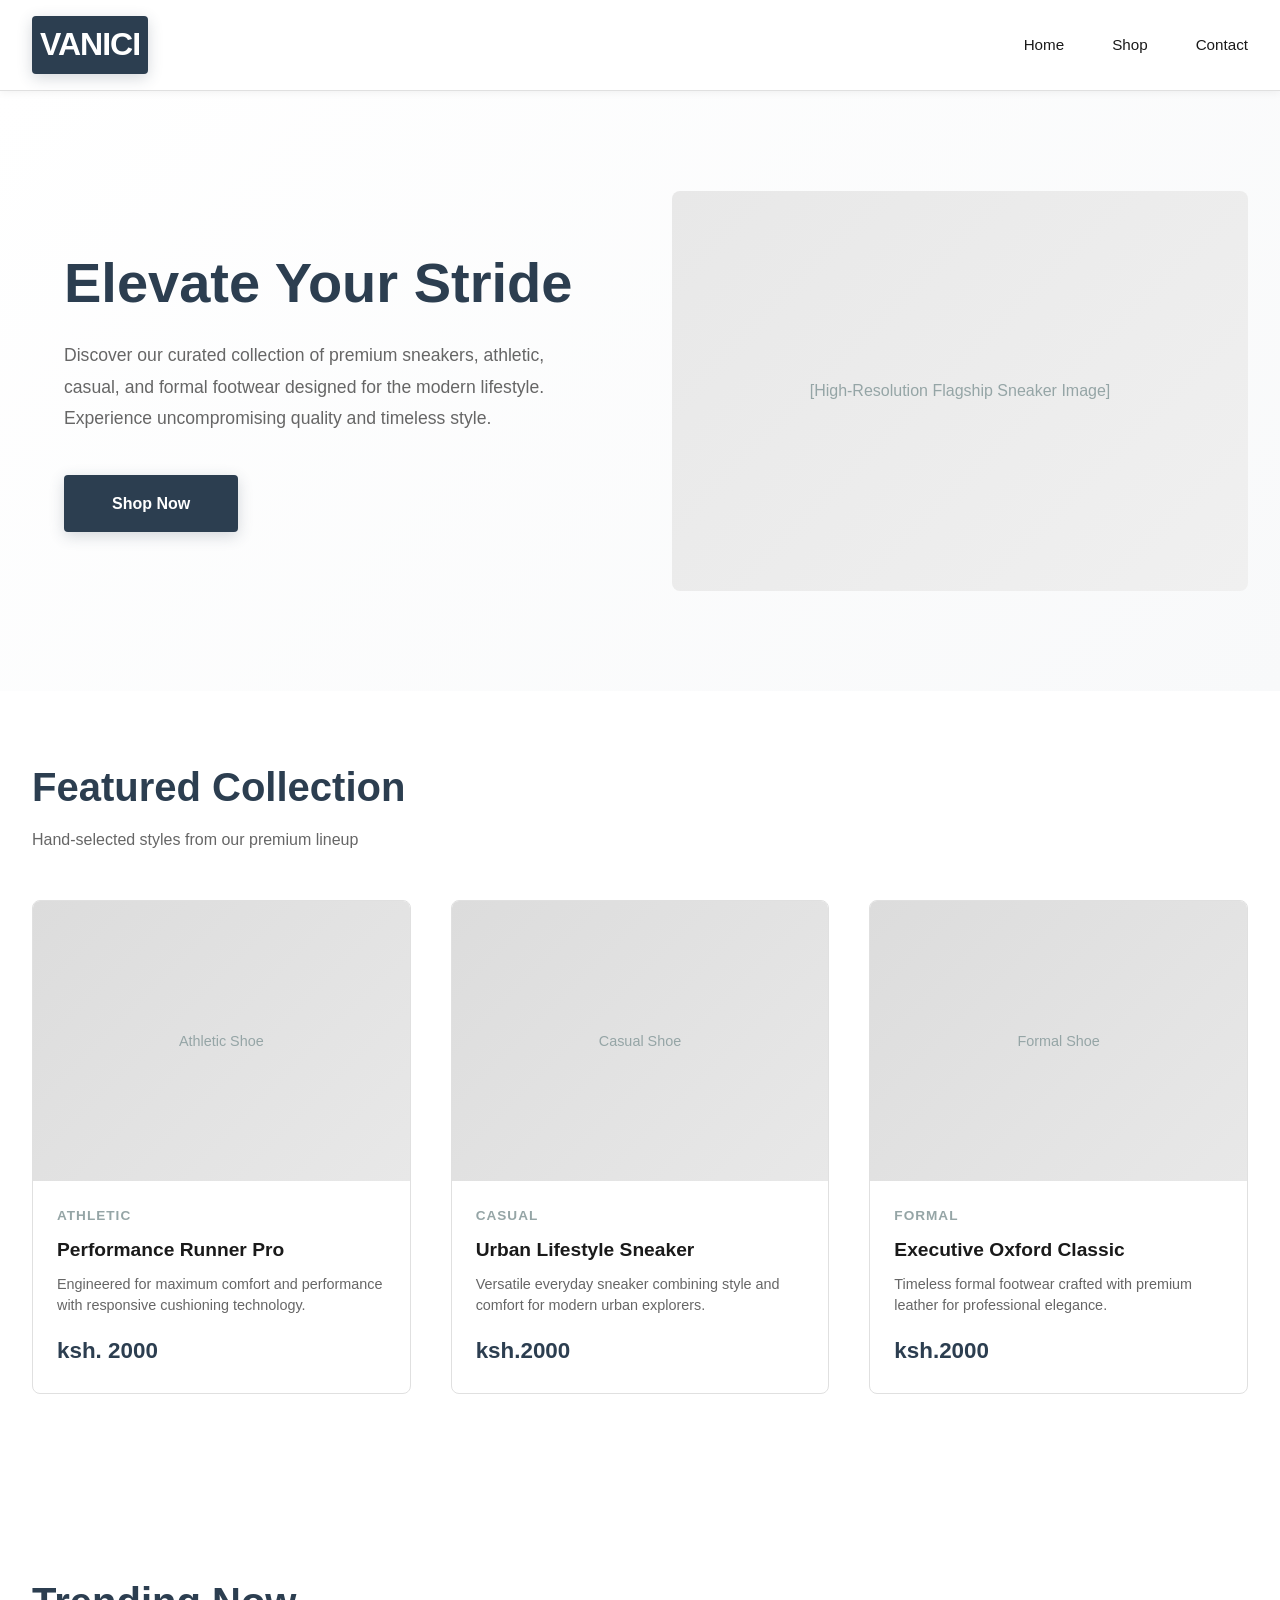
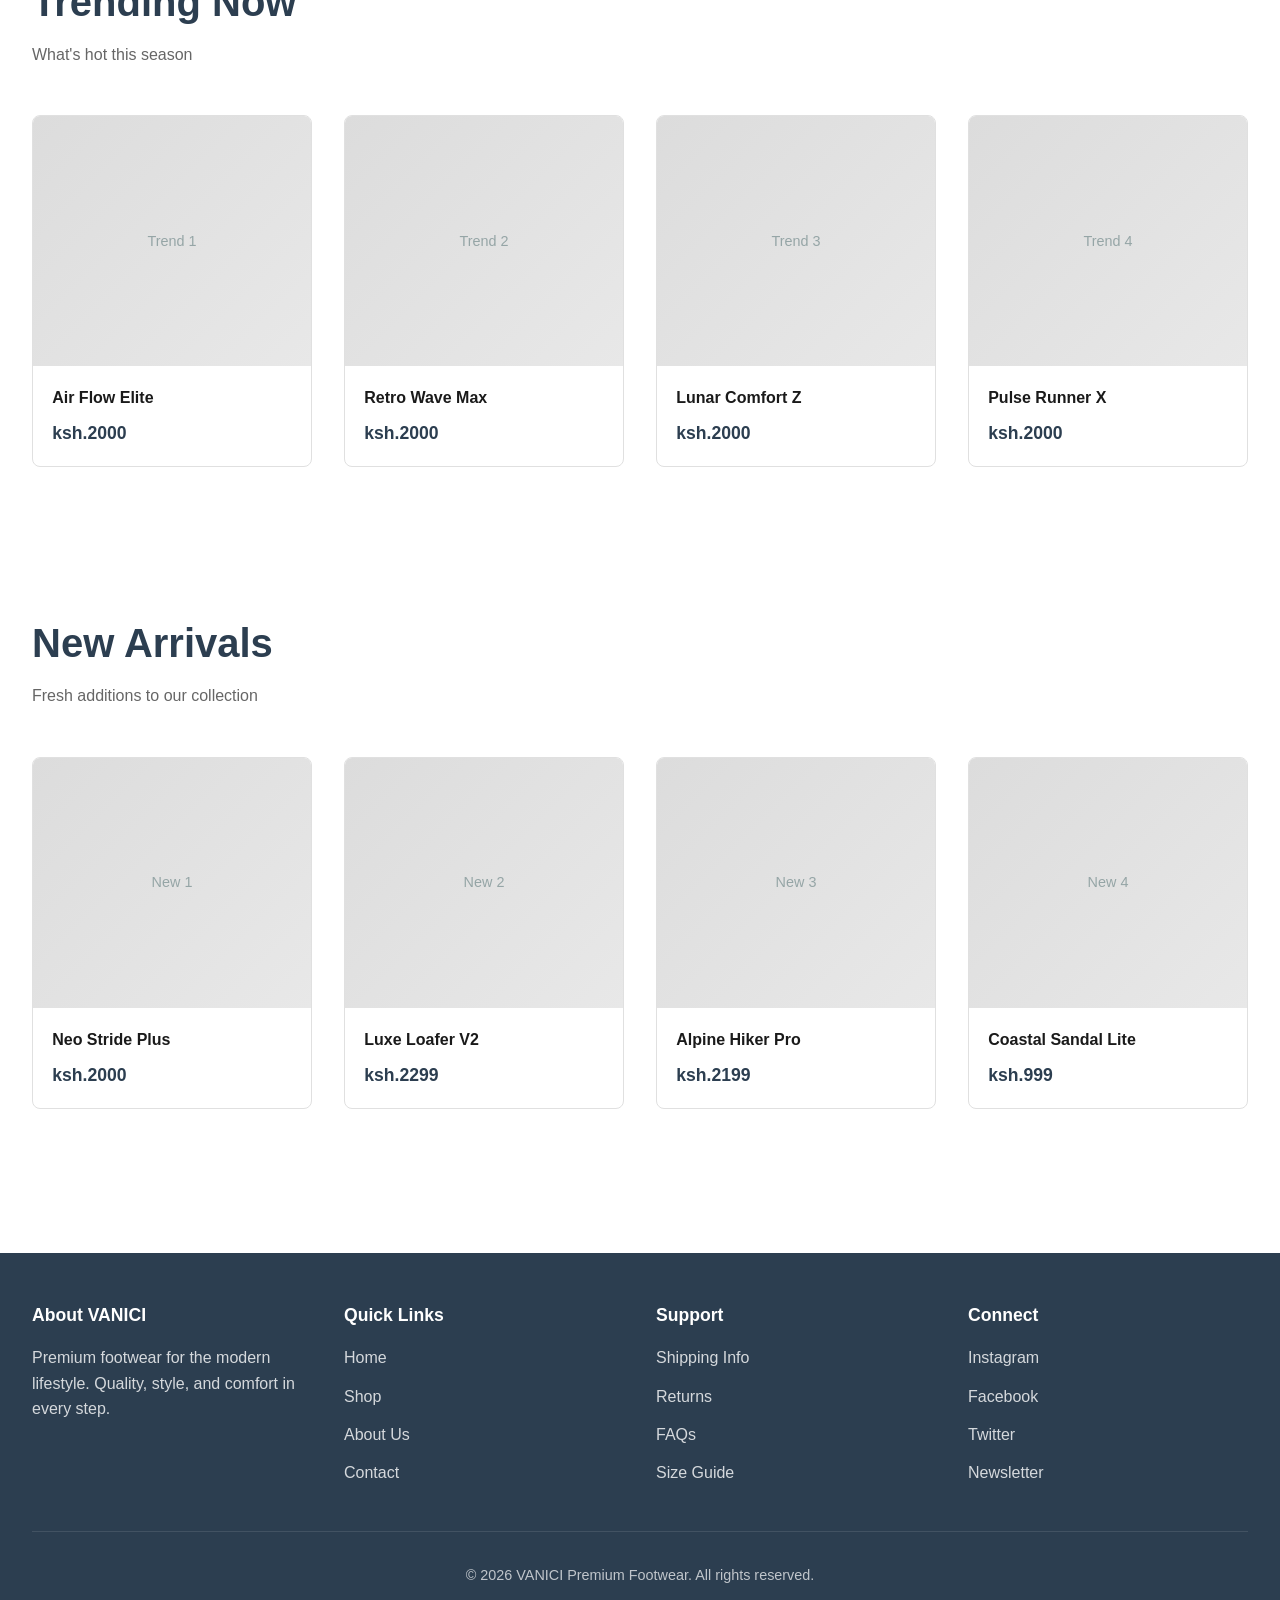
==== index.html @ 13762356 "Add files via upload" ====
<!DOCTYPE html>
<html lang="en">

<head>
    <meta charset="UTF-8">
    <meta name="viewport" content="width=device-width, initial-scale=1.0">
    <title>Premium Footwear - Luxury Shoe Vendor</title>
    <link rel="stylesheet" href="styles.css">
</head>

<body>
    <!-- Header & Navigation -->
    <header>
        <div class="header-content">
            <a href="home.html" class="logo">VANICI</a>
            <nav>
                <ul>
                    <li><a href="home.html">Home</a></li>
                    <li><a href="#products">Shop</a></li>
                    <li><a href="contact.html">Contact</a></li>
                </ul>
            </nav>
        </div>
    </header>

    <!-- Hero Section -->
    <section class="hero">
        <div class="hero-content">
            <div class="hero-text">
                <h1>Elevate Your Stride</h1>
                <p>Discover our curated collection of premium sneakers, athletic, casual, and formal footwear designed
                    for the modern lifestyle. Experience uncompromising quality and timeless style.</p>
                <a href="#products" class="cta-button">Shop Now</a>
            </div>
            <div class="hero-image">
                <div
                    style="width: 100%; height: 400px; background: linear-gradient(135deg, #e8e8e8 0%, #f0f0f0 100%); border-radius: 8px; display: flex; align-items: center; justify-content: center; color: #95a5a6;">
                    [High-Resolution Flagship Sneaker Image]
                </div>
            </div>
        </div>
    </section>

    <!-- Featured Products Section -->
    <section class="section" id="products">
        <h2 class="section-title">Featured Collection</h2>
        <p class="section-subtitle">Hand-selected styles from our premium lineup</p>

        <div class="product-grid">
            <!-- Athletic Shoe -->
            <div class="product-card">
                <div class="product-image">
                    <div
                        style="width: 100%; height: 100%; background: linear-gradient(135deg, #dcdcdc 0%, #e8e8e8 100%); display: flex; align-items: center; justify-content: center; color: #95a5a6;">
                        Athletic Shoe
                    </div>
                </div>
                <div class="product-info">
                    <div class="product-category">Athletic</div>
                    <h3 class="product-name">Performance Runner Pro</h3>
                    <p class="product-description">Engineered for maximum comfort and performance with responsive
                        cushioning technology.</p>
                    <div class="product-price">ksh. 2000</div>
                </div>
            </div>

            <!-- Casual Shoe -->
            <div class="product-card">
                <div class="product-image">
                    <div
                        style="width: 100%; height: 100%; background: linear-gradient(135deg, #dcdcdc 0%, #e8e8e8 100%); display: flex; align-items: center; justify-content: center; color: #95a5a6;">
                        Casual Shoe
                    </div>
                </div>
                <div class="product-info">
                    <div class="product-category">Casual</div>
                    <h3 class="product-name">Urban Lifestyle Sneaker</h3>
                    <p class="product-description">Versatile everyday sneaker combining style and comfort for modern
                        urban explorers.</p>
                    <div class="product-price">ksh.2000</div>
                </div>
            </div>

            <!-- Formal Shoe -->
            <div class="product-card">
                <div class="product-image">
                    <div
                        style="width: 100%; height: 100%; background: linear-gradient(135deg, #dcdcdc 0%, #e8e8e8 100%); display: flex; align-items: center; justify-content: center; color: #95a5a6;">
                        Formal Shoe
                    </div>
                </div>
                <div class="product-info">
                    <div class="product-category">Formal</div>
                    <h3 class="product-name">Executive Oxford Classic</h3>
                    <p class="product-description">Timeless formal footwear crafted with premium leather for
                        professional elegance.</p>
                    <div class="product-price">ksh.2000</div>
                </div>
            </div>
        </div>
    </section>

    <!-- Trending Now Carousel -->
    <section class="section">
        <h2 class="section-title">Trending Now</h2>
        <p class="section-subtitle">What's hot this season</p>

        <div class="carousel-wrapper">
            <div class="carousel">
                <div class="carousel-item">
                    <div class="carousel-item-image">
                        <div
                            style="width: 100%; height: 100%; background: linear-gradient(135deg, #dcdcdc 0%, #e8e8e8 100%); display: flex; align-items: center; justify-content: center; color: #95a5a6; font-size: 0.9rem;">
                            Trend 1</div>
                    </div>
                    <div class="carousel-item-info">
                        <div class="carousel-item-name">Air Flow Elite</div>
                        <div class="carousel-item-price">ksh.2000</div>
                    </div>
                </div>

                <div class="carousel-item">
                    <div class="carousel-item-image">
                        <div
                            style="width: 100%; height: 100%; background: linear-gradient(135deg, #dcdcdc 0%, #e8e8e8 100%); display: flex; align-items: center; justify-content: center; color: #95a5a6; font-size: 0.9rem;">
                            Trend 2</div>
                    </div>
                    <div class="carousel-item-info">
                        <div class="carousel-item-name">Retro Wave Max</div>
                        <div class="carousel-item-price">ksh.2000</div>
                    </div>
                </div>

                <div class="carousel-item">
                    <div class="carousel-item-image">
                        <div
                            style="width: 100%; height: 100%; background: linear-gradient(135deg, #dcdcdc 0%, #e8e8e8 100%); display: flex; align-items: center; justify-content: center; color: #95a5a6; font-size: 0.9rem;">
                            Trend 3</div>
                    </div>
                    <div class="carousel-item-info">
                        <div class="carousel-item-name">Lunar Comfort Z</div>
                        <div class="carousel-item-price">ksh.2000</div>
                    </div>
                </div>

                <div class="carousel-item">
                    <div class="carousel-item-image">
                        <div
                            style="width: 100%; height: 100%; background: linear-gradient(135deg, #dcdcdc 0%, #e8e8e8 100%); display: flex; align-items: center; justify-content: center; color: #95a5a6; font-size: 0.9rem;">
                            Trend 4</div>
                    </div>
                    <div class="carousel-item-info">
                        <div class="carousel-item-name">Pulse Runner X</div>
                        <div class="carousel-item-price">ksh.2000</div>
                    </div>
                </div>

                <div class="carousel-item">
                    <div class="carousel-item-image">
                        <div
                            style="width: 100%; height: 100%; background: linear-gradient(135deg, #dcdcdc 0%, #e8e8e8 100%); display: flex; align-items: center; justify-content: center; color: #95a5a6; font-size: 0.9rem;">
                            Trend 5</div>
                    </div>
                    <div class="carousel-item-info">
                        <div class="carousel-item-name">Velocity Ultra</div>
                        <div class="carousel-item-price">ksh.2000</div>
                    </div>
                </div>
            </div>
        </div>
    </section>

    <!-- New Arrivals Carousel -->
    <section class="section" style="padding-bottom: 4rem;">
        <h2 class="section-title">New Arrivals</h2>
        <p class="section-subtitle">Fresh additions to our collection</p>

        <div class="carousel-wrapper">
            <div class="carousel">
                <div class="carousel-item">
                    <div class="carousel-item-image">
                        <div
                            style="width: 100%; height: 100%; background: linear-gradient(135deg, #dcdcdc 0%, #e8e8e8 100%); display: flex; align-items: center; justify-content: center; color: #95a5a6; font-size: 0.9rem;">
                            New 1</div>
                    </div>
                    <div class="carousel-item-info">
                        <div class="carousel-item-name">Neo Stride Plus</div>
                        <div class="carousel-item-price">ksh.2000</div>
                    </div>
                </div>

                <div class="carousel-item">
                    <div class="carousel-item-image">
                        <div
                            style="width: 100%; height: 100%; background: linear-gradient(135deg, #dcdcdc 0%, #e8e8e8 100%); display: flex; align-items: center; justify-content: center; color: #95a5a6; font-size: 0.9rem;">
                            New 2</div>
                    </div>
                    <div class="carousel-item-info">
                        <div class="carousel-item-name">Luxe Loafer V2</div>
                        <div class="carousel-item-price">ksh.2299</div>
                    </div>
                </div>

                <div class="carousel-item">
                    <div class="carousel-item-image">
                        <div
                            style="width: 100%; height: 100%; background: linear-gradient(135deg, #dcdcdc 0%, #e8e8e8 100%); display: flex; align-items: center; justify-content: center; color: #95a5a6; font-size: 0.9rem;">
                            New 3</div>
                    </div>
                    <div class="carousel-item-info">
                        <div class="carousel-item-name">Alpine Hiker Pro</div>
                        <div class="carousel-item-price">ksh.2199</div>
                    </div>
                </div>

                <div class="carousel-item">
                    <div class="carousel-item-image">
                        <div
                            style="width: 100%; height: 100%; background: linear-gradient(135deg, #dcdcdc 0%, #e8e8e8 100%); display: flex; align-items: center; justify-content: center; color: #95a5a6; font-size: 0.9rem;">
                            New 4</div>
                    </div>
                    <div class="carousel-item-info">
                        <div class="carousel-item-name">Coastal Sandal Lite</div>
                        <div class="carousel-item-price">ksh.999</div>
                    </div>
                </div>

                <div class="carousel-item">
                    <div class="carousel-item-image">
                        <div
                            style="width: 100%; height: 100%; background: linear-gradient(135deg, #dcdcdc 0%, #e8e8e8 100%); display: flex; align-items: center; justify-content: center; color: #95a5a6; font-size: 0.9rem;">
                            New 5</div>
                    </div>
                    <div class="carousel-item-info">
                        <div class="carousel-item-name">Trail Blazer 360</div>
                        <div class="carousel-item-price">ksh.1799</div>
                    </div>
                </div>
            </div>
        </div>
    </section>

    <!-- Footer -->
    <footer>
        <div class="footer-content">
            <div class="footer-section">
                <h3>About VANICI</h3>
                <p style="color: rgba(255, 255, 255, 0.8); line-height: 1.6;">Premium footwear for the modern lifestyle.
                    Quality, style, and comfort in every step.</p>
            </div>
            <div class="footer-section">
                <h3>Quick Links</h3>
                <ul>
                    <li><a href="home.html">Home</a></li>
                    <li><a href="#products">Shop</a></li>
                    <li><a href="about us.html">About Us</a></li>
                    <li><a href="contact.html">Contact</a></li>
                </ul>
            </div>
            <div class="footer-section">
                <h3>Support</h3>
                <ul>
                    <li><a href="#">Shipping Info</a></li>
                    <li><a href="#">Returns</a></li>
                    <li><a href="#">FAQs</a></li>
                    <li><a href="#">Size Guide</a></li>
                </ul>
            </div>
            <div class="footer-section">
                <h3>Connect</h3>
                <ul>
                    <li><a href="#">Instagram</a></li>
                    <li><a href="#">Facebook</a></li>
                    <li><a href="#">Twitter</a></li>
                    <li><a href="#">Newsletter</a></li>
                </ul>
            </div>
        </div>
        <div class="footer-bottom">
            <p>&copy; 2026 VANICI Premium Footwear. All rights reserved.</p>
        </div>
    </footer>
</body>

</html>
---- styles.css ----
/* ===========================
   Global Styles & Variables
   =========================== */

:root {
  --primary-bg: #ffffff;
  --secondary-bg: #f8f9fa;
  --accent-dark: #2c3e50;
  --accent-light: #95a5a6;
  --text-dark: #1a1a1a;
  --text-light: #666666;
  --border-color: #e0e0e0;
  --success-color: #27ae60;
  --hover-color: #34495e;
}

* {
  margin: 0;
  padding: 0;
  box-sizing: border-box;
}

body {
  font-family: 'Segoe UI', 'Helvetica Neue', -apple-system, sans-serif;
  color: var(--text-dark);
  background-color: var(--primary-bg);
  line-height: 1.6;
  overflow-x: hidden;
}

/* ===========================
   Header & Navigation
   =========================== */

header {
  background-color: var(--primary-bg);
  border-bottom: 1px solid var(--border-color);
  position: sticky;
  top: 0;
  z-index: 1000;
  padding: 1rem 0;
  box-shadow: 0 2px 8px rgba(0, 0, 0, 0.05);
}

.header-content {
  max-width: 1400px;
  margin: 0 auto;
  padding: 0 2rem;
  display: flex;
  justify-content: space-between;
  align-items: center;
}

.logo {
  font-size: 2rem;
  font-weight: 700;
  text-decoration: none;
  letter-spacing: -1px;
  display: inline-block;
  background-color: var(--accent-dark);
  color: white;
  padding: 0.2rem 0.5rem;
  border: none;
  border-radius: 4px;
  cursor: pointer;
  transition: all 0.3s ease;
  box-shadow: 0 4px 15px rgba(44, 62, 80, 0.2);
}
 .logo:hover {
  opacity: 0.9;
}

nav ul {
  list-style: none;
  display: flex;
  gap: 3rem;
}

nav a {
  text-decoration: none;
  color: var(--text-dark);
  font-weight: 500;
  font-size: 0.95rem;
  transition: color 0.3s ease;
  position: relative;
}

nav a::after {
  content: '';
  position: absolute;
  bottom: -5px;
  left: 0;
  width: 0;
  height: 2px;
  background-color: var(--accent-dark);
  transition: width 0.3s ease;
}

nav a:hover {
  color: var(--accent-dark);
}

nav a:hover::after {
  width: 100%;
}

/* ===========================
   Hero Section
   =========================== */

.hero {
  background: linear-gradient(135deg, #ffffff 0%, #f8f9fa 100%);
  padding: 6rem 2rem;
  display: flex;
  align-items: center;
  justify-content: center;
  min-height: 600px;
  position: relative;
  overflow: hidden;
}

.hero-content {
  max-width: 1400px;
  width: 100%;
  display: grid;
  grid-template-columns: 1fr 1fr;
  gap: 4rem;
  align-items: center;
}

.hero-text {
  padding: 2rem;
}

.hero-text h1 {
  font-size: 3.5rem;
  color: var(--accent-dark);
  margin-bottom: 1.5rem;
  font-weight: 700;
  line-height: 1.2;
}

.hero-text p {
  font-size: 1.1rem;
  color: var(--text-light);
  margin-bottom: 2.5rem;
  line-height: 1.8;
  max-width: 500px;
}

.cta-button {
  display: inline-block;
  background-color: var(--accent-dark);
  color: white;
  padding: 1rem 3rem;
  border: none;
  border-radius: 4px;
  font-size: 1rem;
  font-weight: 600;
  cursor: pointer;
  text-decoration: none;
  transition: all 0.3s ease;
  box-shadow: 0 4px 15px rgba(44, 62, 80, 0.2);
}

.cta-button:hover {
  background-color: var(--hover-color);
  transform: translateY(-2px);
  box-shadow: 0 6px 20px rgba(44, 62, 80, 0.3);
}

.hero-image {
  display: flex;
  justify-content: center;
  align-items: center;
}

.hero-image img {
  max-width: 100%;
  height: auto;
  border-radius: 8px;
}

/* ===========================
   Product Grid Section
   =========================== */

.section {
  max-width: 1400px;
  margin: 0 auto;
  padding: 4rem 2rem;
}

.section-title {
  font-size: 2.5rem;
  color: var(--accent-dark);
  margin-bottom: 0.5rem;
  font-weight: 700;
}

.section-subtitle {
  color: var(--text-light);
  margin-bottom: 3rem;
  font-size: 1rem;
}

.product-grid {
  display: grid;
  grid-template-columns: repeat(auto-fit, minmax(300px, 1fr));
  gap: 2.5rem;
  margin-bottom: 3rem;
}

.product-card {
  background: var(--primary-bg);
  border-radius: 8px;
  overflow: hidden;
  transition: all 0.3s ease;
  border: 1px solid var(--border-color);
}

.product-card:hover {
  transform: translateY(-8px);
  box-shadow: 0 15px 40px rgba(0, 0, 0, 0.1);
}

.product-image {
  width: 100%;
  height: 280px;
  background: linear-gradient(135deg, #f0f0f0 0%, #e8e8e8 100%);
  display: flex;
  align-items: center;
  justify-content: center;
  color: var(--accent-light);
  font-size: 0.9rem;
  overflow: hidden;
  position: relative;
}

.product-image img {
  width: 100%;
  height: 100%;
  object-fit: cover;
}

.product-info {
  padding: 1.5rem;
}

.product-category {
  color: var(--accent-light);
  font-size: 0.85rem;
  font-weight: 600;
  text-transform: uppercase;
  letter-spacing: 1px;
  margin-bottom: 0.5rem;
}

.product-name {
  font-size: 1.2rem;
  color: var(--text-dark);
  margin-bottom: 0.5rem;
  font-weight: 600;
}

.product-description {
  color: var(--text-light);
  font-size: 0.9rem;
  margin-bottom: 1rem;
  line-height: 1.5;
}

.product-price {
  font-size: 1.4rem;
  color: var(--accent-dark);
  font-weight: 700;
}

/* ===========================
   Carousel Section
   =========================== */

.carousel-container {
  margin-bottom: 5rem;
}

.carousel-wrapper {
  position: relative;
  overflow: hidden;
  margin-top: 2rem;
}

.carousel {
  display: flex;
  gap: 2rem;
  overflow-x: auto;
  scroll-behavior: smooth;
  padding-bottom: 1rem;
  scroll-padding: 2rem;
}

.carousel::-webkit-scrollbar {
  height: 6px;
}

.carousel::-webkit-scrollbar-track {
  background: var(--secondary-bg);
  border-radius: 10px;
}

.carousel::-webkit-scrollbar-thumb {
  background: var(--accent-light);
  border-radius: 10px;
}

.carousel::-webkit-scrollbar-thumb:hover {
  background: var(--accent-dark);
}

.carousel-item {
  flex: 0 0 280px;
  background: var(--primary-bg);
  border-radius: 8px;
  overflow: hidden;
  border: 1px solid var(--border-color);
  transition: all 0.3s ease;
  cursor: pointer;
}

.carousel-item:hover {
  transform: translateY(-8px);
  box-shadow: 0 15px 40px rgba(0, 0, 0, 0.1);
}

.carousel-item-image {
  width: 100%;
  height: 250px;
  background: linear-gradient(135deg, #f0f0f0 0%, #e8e8e8 100%);
  display: flex;
  align-items: center;
  justify-content: center;
  overflow: hidden;
}

.carousel-item-image img {
  width: 100%;
  height: 100%;
  object-fit: cover;
}

.carousel-item-info {
  padding: 1.2rem;
}

.carousel-item-name {
  font-size: 1rem;
  color: var(--text-dark);
  margin-bottom: 0.5rem;
  font-weight: 600;
}

.carousel-item-price {
  color: var(--accent-dark);
  font-weight: 700;
  font-size: 1.1rem;
}

/* ===========================
   Contact Form Section
   =========================== */

.contact-container {
  max-width: 1400px;
  margin: 0 auto;
  padding: 4rem 2rem;
}

.contact-wrapper {
  display: grid;
  grid-template-columns: 1fr 1fr;
  gap: 4rem;
  align-items: start;
}

.contact-form {
  background: var(--secondary-bg);
  padding: 2.5rem;
  border-radius: 8px;
  border: 1px solid var(--border-color);
}

.contact-form h2 {
  font-size: 1.8rem;
  color: var(--accent-dark);
  margin-bottom: 1.5rem;
  font-weight: 700;
}

.form-group {
  margin-bottom: 1.5rem;
}

.form-group label {
  display: block;
  margin-bottom: 0.5rem;
  color: var(--text-dark);
  font-weight: 600;
  font-size: 0.95rem;
}

.form-group input,
.form-group textarea {
  width: 100%;
  padding: 0.75rem;
  border: 1px solid var(--border-color);
  border-radius: 4px;
  font-family: inherit;
  font-size: 0.95rem;
  transition: border-color 0.3s ease;
  background-color: var(--primary-bg);
}

.form-group input:focus,
.form-group textarea:focus {
  outline: none;
  border-color: var(--accent-dark);
  box-shadow: 0 0 0 3px rgba(44, 62, 80, 0.1);
}

.form-group textarea {
  resize: vertical;
  min-height: 120px;
}

.form-group button {
  width: 100%;
  background-color: var(--accent-dark);
  color: white;
  padding: 1rem;
  border: none;
  border-radius: 4px;
  font-size: 1rem;
  font-weight: 600;
  cursor: pointer;
  transition: all 0.3s ease;
}

.form-group button:hover {
  background-color: var(--hover-color);
  transform: translateY(-2px);
  box-shadow: 0 4px 15px rgba(44, 62, 80, 0.2);
}

.map-placeholder {
  background: linear-gradient(135deg, #f0f0f0 0%, #e8e8e8 100%);
  border-radius: 8px;
  height: 400px;
  display: flex;
  align-items: center;
  justify-content: center;
  border: 1px solid var(--border-color);
  color: var(--accent-light);
  font-size: 1rem;
}

.map-placeholder img {
  max-width: 100%;
  height: auto;
}

/* ===========================
   Footer
   =========================== */

footer {
  background-color: var(--accent-dark);
  color: white;
  padding: 3rem 2rem;
  margin-top: 4rem;
}

.footer-content {
  max-width: 1400px;
  margin: 0 auto;
  display: grid;
  grid-template-columns: repeat(auto-fit, minmax(250px, 1fr));
  gap: 2rem;
  margin-bottom: 2rem;
}

.footer-section h3 {
  margin-bottom: 1rem;
  font-size: 1.1rem;
}

.footer-section ul {
  list-style: none;
}

.footer-section ul li {
  margin-bottom: 0.8rem;
}

.footer-section a {
  color: rgba(255, 255, 255, 0.8);
  text-decoration: none;
  transition: color 0.3s ease;
}

.footer-section a:hover {
  color: white;
}

.footer-bottom {
  max-width: 1400px;
  margin: 0 auto;
  padding-top: 2rem;
  border-top: 1px solid rgba(255, 255, 255, 0.1);
  text-align: center;
  color: rgba(255, 255, 255, 0.7);
  font-size: 0.9rem;
}

/* ===========================
   About Us Page
   =========================== */

.about-hero {
  background: linear-gradient(135deg, #ffffff 0%, #f8f9fa 100%);
  padding: 4rem 2rem;
  text-align: center;
}

.about-hero h1 {
  font-size: 2.5rem;
  color: var(--accent-dark);
  margin-bottom: 1rem;
}

.about-content {
  display: grid;
  grid-template-columns: 1fr 1fr;
  gap: 3rem;
  align-items: center;
  margin: 3rem 0;
}

.about-image {
  display: flex;
  justify-content: center;
}

.about-image img {
  max-width: 100%;
  border-radius: 8px;
}

.about-text h2 {
  font-size: 2rem;
  color: var(--accent-dark);
  margin-bottom: 1.5rem;
}

.about-text p {
  color: var(--text-light);
  margin-bottom: 1.5rem;
  line-height: 1.8;
}

/* ===========================
   Responsive Design
   =========================== */

@media (max-width: 768px) {
  .hero-content,
  .contact-wrapper,
  .about-content {
    grid-template-columns: 1fr;
  }

  .hero-text h1 {
    font-size: 2.5rem;
  }

  nav ul {
    gap: 1.5rem;
    display: flex;
  }

  .hero {
    padding: 3rem 1rem;
  }

  .section {
    padding: 2rem 1rem;
  }

  .product-grid {
    grid-template-columns: 1fr;
  }

  .carousel-item {
    flex: 0 0 250px;
  }

  .contact-wrapper {
    gap: 2rem;
  }

  .map-placeholder {
    height: 300px;
  }

  .footer-content {
    grid-template-columns: 1fr;
  }
}

@media (max-width: 480px) {
  .hero-text h1 {
    font-size: 2rem;
  }

  .section-title {
    font-size: 2rem;
  }

  .logo {
    font-size: 1.1rem;
  }

  nav ul {
    flex-direction: row;
    gap: 1rem;
  }

  .product-grid {
    grid-template-columns: 1fr;
  }

  .carousel-item {
    flex: 0 0 220px;
  }
}
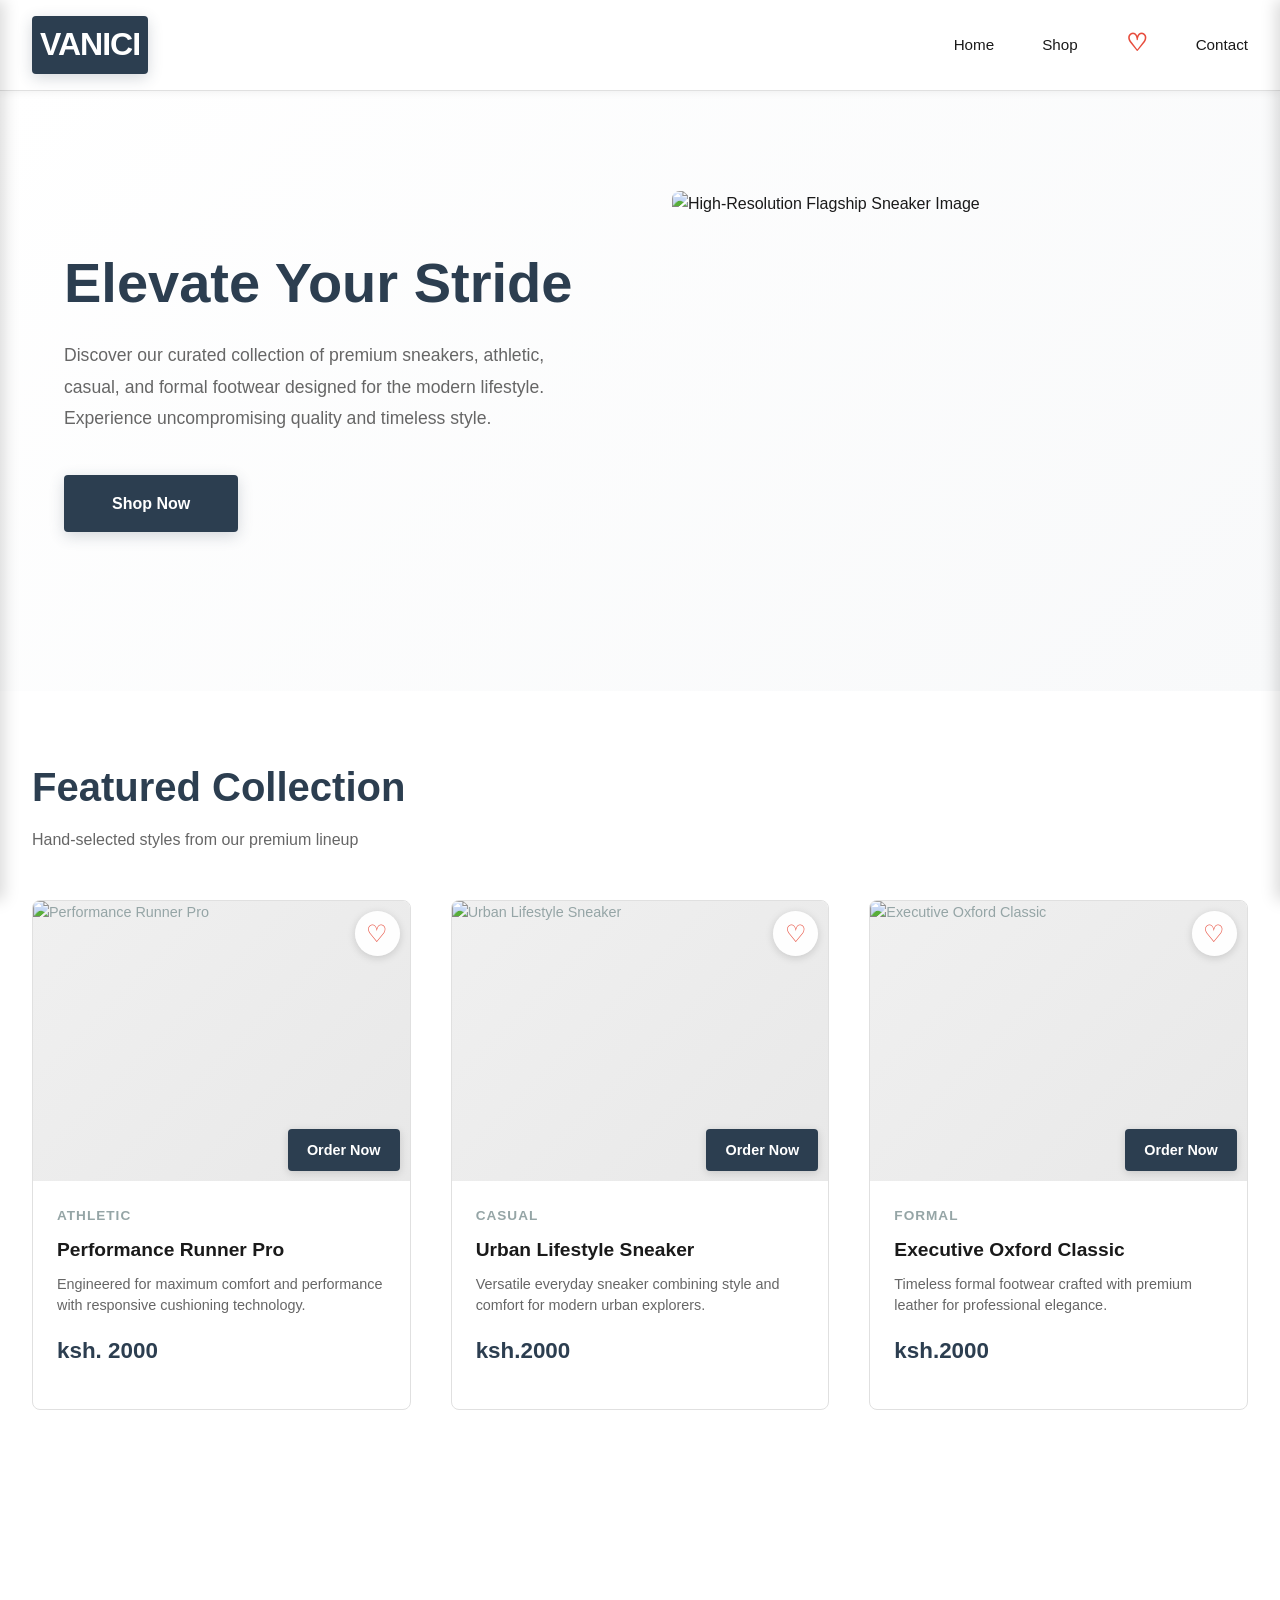
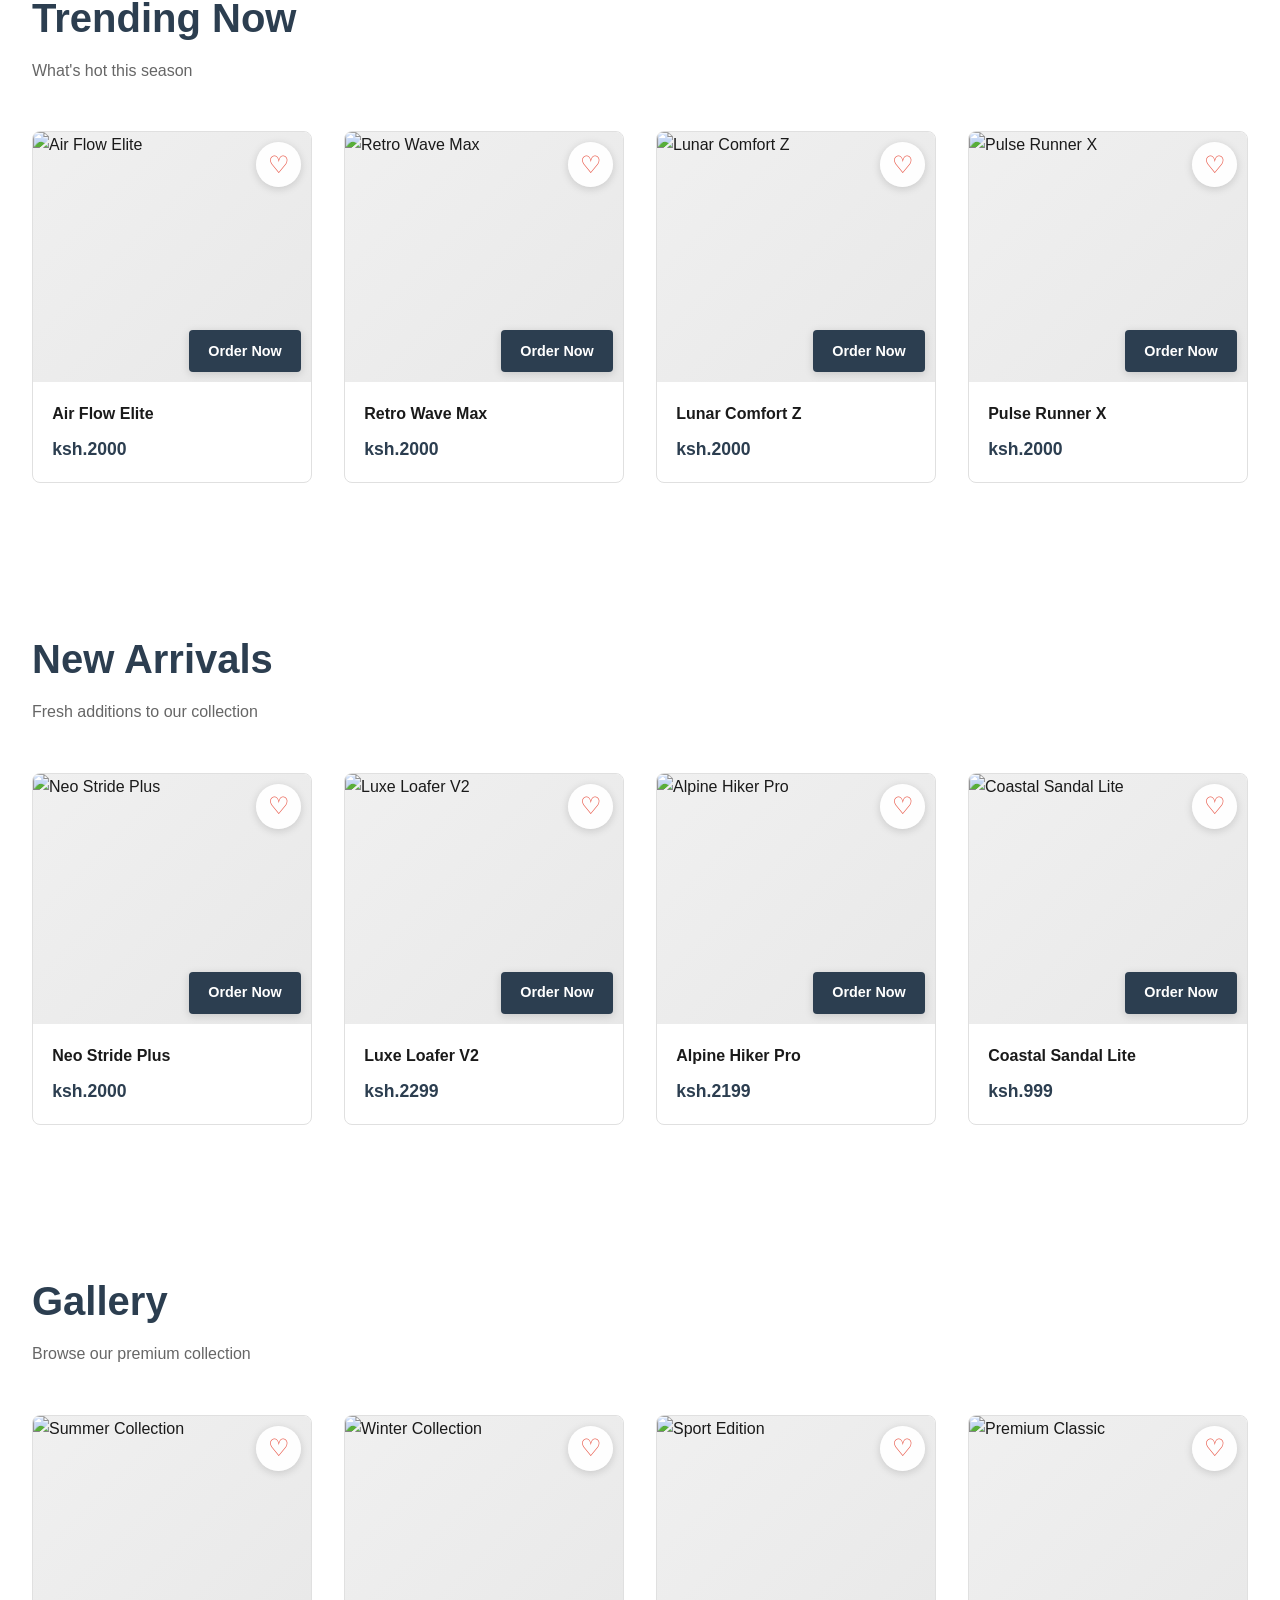
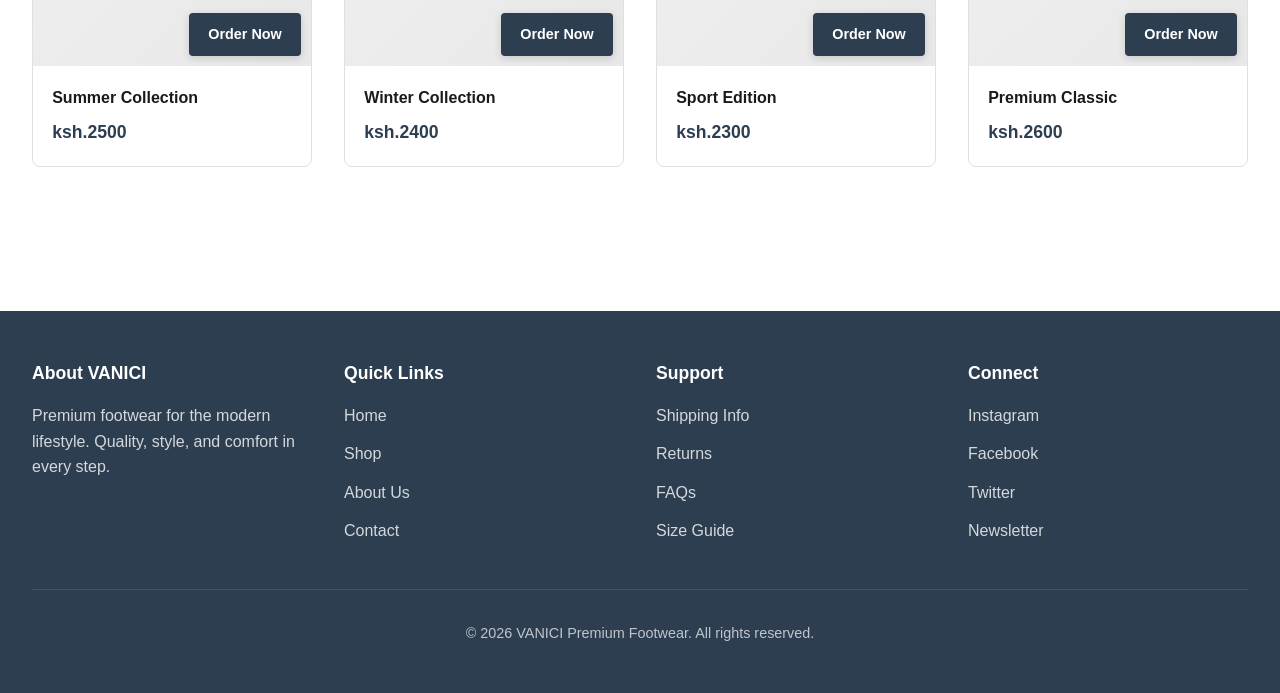
==== commit 088fcf61: "Add files via upload" ====
--- a/index.html
+++ b/index.html
@@ -5,21 +5,25 @@
     <meta charset="UTF-8">
     <meta name="viewport" content="width=device-width, initial-scale=1.0">
     <title>Premium Footwear - Luxury Shoe Vendor</title>
+    <link rel="stylesheet" href="https://cdnjs.cloudflare.com/ajax/libs/font-awesome/6.0.0/css/all.min.css">
     <link rel="stylesheet" href="styles.css">
 </head>
 
 <body>
     <!-- Header & Navigation -->
     <header>
-        <div class="header-content">
+        <div class="header-content" id="home">
             <a href="home.html" class="logo">VANICI</a>
+            <div class="wish">
             <nav>
                 <ul>
-                    <li><a href="home.html">Home</a></li>
+                    <li><a href="#home">Home</a></li>
                     <li><a href="#products">Shop</a></li>
-                    <li><a href="contact.html">Contact</a></li>
+                    <li><a href="wishlist.html" class="wishlist-nav"><span class="wishlist-nav-icon">♡</span></a></li>
+                    <li><a href="#" id="contact-link">Contact</a></li>
                 </ul>
             </nav>
+            </div>
         </div>
     </header>
 
@@ -33,10 +37,7 @@
                 <a href="#products" class="cta-button">Shop Now</a>
             </div>
             <div class="hero-image">
-                <div
-                    style="width: 100%; height: 400px; background: linear-gradient(135deg, #e8e8e8 0%, #f0f0f0 100%); border-radius: 8px; display: flex; align-items: center; justify-content: center; color: #95a5a6;">
-                    [High-Resolution Flagship Sneaker Image]
-                </div>
+                <img src="Nike Air Jordan_.jpg" alt="High-Resolution Flagship Sneaker Image" style="width: 100%; height: 400px; object-fit: cover; border-radius: 8px;">
             </div>
         </div>
     </section>
@@ -49,11 +50,10 @@
         <div class="product-grid">
             <!-- Athletic Shoe -->
             <div class="product-card">
-                <div class="product-image">
-                    <div
-                        style="width: 100%; height: 100%; background: linear-gradient(135deg, #dcdcdc 0%, #e8e8e8 100%); display: flex; align-items: center; justify-content: center; color: #95a5a6;">
-                        Athletic Shoe
-                    </div>
+                <div class="product-image clickable-image" data-image-name="Athletic Shoe" data-image-title="Performance Runner Pro">
+                    <img src="Adizero Running Shoes _ Adizero SL & Adios _ adidas UK.jpg" alt="Performance Runner Pro" style="width: 100%; height: 100%; object-fit: cover;">
+                    <button class="wishlist-icon">♡</button>
+                    <a href="#" class="order-link">Order Now</a>
                 </div>
                 <div class="product-info">
                     <div class="product-category">Athletic</div>
@@ -66,11 +66,10 @@
 
             <!-- Casual Shoe -->
             <div class="product-card">
-                <div class="product-image">
-                    <div
-                        style="width: 100%; height: 100%; background: linear-gradient(135deg, #dcdcdc 0%, #e8e8e8 100%); display: flex; align-items: center; justify-content: center; color: #95a5a6;">
-                        Casual Shoe
-                    </div>
+                <div class="product-image clickable-image" data-image-name="Casual Shoe" data-image-title="Urban Lifestyle Sneaker">
+                    <img src="adidas campus 00s shoes 👟.jpg" alt="Urban Lifestyle Sneaker" style="width: 100%; height: 100%; object-fit: cover;">
+                    <button class="wishlist-icon">♡</button>
+                    <a href="#" class="order-link">Order Now</a>
                 </div>
                 <div class="product-info">
                     <div class="product-category">Casual</div>
@@ -83,11 +82,10 @@
 
             <!-- Formal Shoe -->
             <div class="product-card">
-                <div class="product-image">
-                    <div
-                        style="width: 100%; height: 100%; background: linear-gradient(135deg, #dcdcdc 0%, #e8e8e8 100%); display: flex; align-items: center; justify-content: center; color: #95a5a6;">
-                        Formal Shoe
-                    </div>
+                <div class="product-image clickable-image" data-image-name="Formal Shoe" data-image-title="Executive Oxford Classic">
+                    <img src="new balance.jpg" alt="Executive Oxford Classic" style="width: 100%; height: 100%; object-fit: cover;">
+                    <button class="wishlist-icon">♡</button>
+                    <a href="#" class="order-link">Order Now</a>
                 </div>
                 <div class="product-info">
                     <div class="product-category">Formal</div>
@@ -108,10 +106,10 @@
         <div class="carousel-wrapper">
             <div class="carousel">
                 <div class="carousel-item">
-                    <div class="carousel-item-image">
-                        <div
-                            style="width: 100%; height: 100%; background: linear-gradient(135deg, #dcdcdc 0%, #e8e8e8 100%); display: flex; align-items: center; justify-content: center; color: #95a5a6; font-size: 0.9rem;">
-                            Trend 1</div>
+                    <div class="carousel-item-image clickable-image" data-image-name="Trend 1" data-image-title="Air Flow Elite">
+                        <img src="Adidas Gazele Poster.jpg" alt="Air Flow Elite" style="width: 100%; height: 100%; object-fit: cover;">
+                        <button class="wishlist-icon">♡</button>
+                        <a href="#" class="order-link">Order Now</a>
                     </div>
                     <div class="carousel-item-info">
                         <div class="carousel-item-name">Air Flow Elite</div>
@@ -120,10 +118,10 @@
                 </div>
 
                 <div class="carousel-item">
-                    <div class="carousel-item-image">
-                        <div
-                            style="width: 100%; height: 100%; background: linear-gradient(135deg, #dcdcdc 0%, #e8e8e8 100%); display: flex; align-items: center; justify-content: center; color: #95a5a6; font-size: 0.9rem;">
-                            Trend 2</div>
+                    <div class="carousel-item-image clickable-image" data-image-name="Trend 2" data-image-title="Retro Wave Max">
+                        <img src="download (4).jpg" alt="Retro Wave Max" style="width: 100%; height: 100%; object-fit: cover;">
+                        <button class="wishlist-icon">♡</button>
+                        <a href="#" class="order-link">Order Now</a>
                     </div>
                     <div class="carousel-item-info">
                         <div class="carousel-item-name">Retro Wave Max</div>
@@ -132,10 +130,10 @@
                 </div>
 
                 <div class="carousel-item">
-                    <div class="carousel-item-image">
-                        <div
-                            style="width: 100%; height: 100%; background: linear-gradient(135deg, #dcdcdc 0%, #e8e8e8 100%); display: flex; align-items: center; justify-content: center; color: #95a5a6; font-size: 0.9rem;">
-                            Trend 3</div>
+                    <div class="carousel-item-image clickable-image" data-image-name="Trend 3" data-image-title="Lunar Comfort Z">
+                        <img src="download (5).jpg" alt="Lunar Comfort Z" style="width: 100%; height: 100%; object-fit: cover;">
+                        <button class="wishlist-icon">♡</button>
+                        <a href="#" class="order-link">Order Now</a>
                     </div>
                     <div class="carousel-item-info">
                         <div class="carousel-item-name">Lunar Comfort Z</div>
@@ -144,10 +142,10 @@
                 </div>
 
                 <div class="carousel-item">
-                    <div class="carousel-item-image">
-                        <div
-                            style="width: 100%; height: 100%; background: linear-gradient(135deg, #dcdcdc 0%, #e8e8e8 100%); display: flex; align-items: center; justify-content: center; color: #95a5a6; font-size: 0.9rem;">
-                            Trend 4</div>
+                    <div class="carousel-item-image clickable-image" data-image-name="Trend 4" data-image-title="Pulse Runner X">
+                        <img src="download (6).jpg" alt="Pulse Runner X" style="width: 100%; height: 100%; object-fit: cover;">
+                        <button class="wishlist-icon">♡</button>
+                        <a href="#" class="order-link">Order Now</a>
                     </div>
                     <div class="carousel-item-info">
                         <div class="carousel-item-name">Pulse Runner X</div>
@@ -156,10 +154,10 @@
                 </div>
 
                 <div class="carousel-item">
-                    <div class="carousel-item-image">
-                        <div
-                            style="width: 100%; height: 100%; background: linear-gradient(135deg, #dcdcdc 0%, #e8e8e8 100%); display: flex; align-items: center; justify-content: center; color: #95a5a6; font-size: 0.9rem;">
-                            Trend 5</div>
+                    <div class="carousel-item-image clickable-image" data-image-name="Trend 5" data-image-title="Velocity Ultra">
+                        <img src="download (7).jpg" alt="Velocity Ultra" style="width: 100%; height: 100%; object-fit: cover;">
+                        <button class="wishlist-icon">♡</button>
+                        <a href="#" class="order-link">Order Now</a>
                     </div>
                     <div class="carousel-item-info">
                         <div class="carousel-item-name">Velocity Ultra</div>
@@ -178,10 +176,10 @@
         <div class="carousel-wrapper">
             <div class="carousel">
                 <div class="carousel-item">
-                    <div class="carousel-item-image">
-                        <div
-                            style="width: 100%; height: 100%; background: linear-gradient(135deg, #dcdcdc 0%, #e8e8e8 100%); display: flex; align-items: center; justify-content: center; color: #95a5a6; font-size: 0.9rem;">
-                            New 1</div>
+                    <div class="carousel-item-image clickable-image" data-image-name="New 1" data-image-title="Neo Stride Plus">
+                        <img src="Nike social media design.jpg" alt="Neo Stride Plus" style="width: 100%; height: 100%; object-fit: cover;">
+                        <button class="wishlist-icon">♡</button>
+                        <a href="#" class="order-link">Order Now</a>
                     </div>
                     <div class="carousel-item-info">
                         <div class="carousel-item-name">Neo Stride Plus</div>
@@ -190,10 +188,10 @@
                 </div>
 
                 <div class="carousel-item">
-                    <div class="carousel-item-image">
-                        <div
-                            style="width: 100%; height: 100%; background: linear-gradient(135deg, #dcdcdc 0%, #e8e8e8 100%); display: flex; align-items: center; justify-content: center; color: #95a5a6; font-size: 0.9rem;">
-                            New 2</div>
+                    <div class="carousel-item-image clickable-image" data-image-name="New 2" data-image-title="Luxe Loafer V2">
+                        <img src="Save on adidas at Kohl’s_.jpg" alt="Luxe Loafer V2" style="width: 100%; height: 100%; object-fit: cover;">
+                        <button class="wishlist-icon">♡</button>
+                        <a href="#" class="order-link">Order Now</a>
                     </div>
                     <div class="carousel-item-info">
                         <div class="carousel-item-name">Luxe Loafer V2</div>
@@ -202,10 +200,10 @@
                 </div>
 
                 <div class="carousel-item">
-                    <div class="carousel-item-image">
-                        <div
-                            style="width: 100%; height: 100%; background: linear-gradient(135deg, #dcdcdc 0%, #e8e8e8 100%); display: flex; align-items: center; justify-content: center; color: #95a5a6; font-size: 0.9rem;">
-                            New 3</div>
+                    <div class="carousel-item-image clickable-image" data-image-name="New 3" data-image-title="Alpine Hiker Pro">
+                        <img src="Sneakers For Men.jpg" alt="Alpine Hiker Pro" style="width: 100%; height: 100%; object-fit: cover;">
+                        <button class="wishlist-icon">♡</button>
+                        <a href="#" class="order-link">Order Now</a>
                     </div>
                     <div class="carousel-item-info">
                         <div class="carousel-item-name">Alpine Hiker Pro</div>
@@ -214,10 +212,10 @@
                 </div>
 
                 <div class="carousel-item">
-                    <div class="carousel-item-image">
-                        <div
-                            style="width: 100%; height: 100%; background: linear-gradient(135deg, #dcdcdc 0%, #e8e8e8 100%); display: flex; align-items: center; justify-content: center; color: #95a5a6; font-size: 0.9rem;">
-                            New 4</div>
+                    <div class="carousel-item-image clickable-image" data-image-name="New 4" data-image-title="Coastal Sandal Lite">
+                        <img src="Trendy Green & White Sneakers for Men _ Stylish Casual Shoes Under ₹299 👟💚.jpg" alt="Coastal Sandal Lite" style="width: 100%; height: 100%; object-fit: cover;">
+                        <button class="wishlist-icon">♡</button>
+                        <a href="#" class="order-link">Order Now</a>
                     </div>
                     <div class="carousel-item-info">
                         <div class="carousel-item-name">Coastal Sandal Lite</div>
@@ -226,10 +224,10 @@
                 </div>
 
                 <div class="carousel-item">
-                    <div class="carousel-item-image">
-                        <div
-                            style="width: 100%; height: 100%; background: linear-gradient(135deg, #dcdcdc 0%, #e8e8e8 100%); display: flex; align-items: center; justify-content: center; color: #95a5a6; font-size: 0.9rem;">
-                            New 5</div>
+                    <div class="carousel-item-image clickable-image" data-image-name="New 5" data-image-title="Trail Blazer 360">
+                        <img src="Urban Tech, Elevated_ Nike Ava Rover – Next-Gen Street Performance.jpg" alt="Trail Blazer 360" style="width: 100%; height: 100%; object-fit: cover;">
+                        <button class="wishlist-icon">♡</button>
+                        <a href="#" class="order-link">Order Now</a>
                     </div>
                     <div class="carousel-item-info">
                         <div class="carousel-item-name">Trail Blazer 360</div>
@@ -239,6 +237,220 @@
             </div>
         </div>
     </section>
+
+    <!-- Image Gallery Section -->
+    <section class="section" id="gallery">
+        <h2 class="section-title">Gallery</h2>
+        <p class="section-subtitle">Browse our premium collection</p>
+
+        <div class="carousel-wrapper">
+            <div class="carousel">
+                <div class="carousel-item">
+                    <div class="carousel-item-image clickable-image" data-image-name="Shoe Style 1" data-image-title="Summer Collection">
+                        <img src="Brown Bold Typography Shoe Promotion Instagram Story.jpg" alt="Summer Collection" style="width: 100%; height: 100%; object-fit: cover;">
+                        <button class="wishlist-icon">♡</button>
+                        <a href="#" class="order-link">Order Now</a>
+                    </div>
+                    <div class="carousel-item-info">
+                        <div class="carousel-item-name">Summer Collection</div>
+                        <div class="carousel-item-price">ksh.2500</div>
+                    </div>
+                </div>
+
+                <div class="carousel-item">
+                    <div class="carousel-item-image clickable-image" data-image-name="Shoe Style 2" data-image-title="Winter Collection">
+                        <img src="I created a social media ad design for Crocs footwear, aimed at showcasing the comfort, style, and versatility they’re known for___@crocs @crocs__Slide 1 or 2, which do you prefer__Let me know your thoughts.jpg" alt="Winter Collection" style="width: 100%; height: 100%; object-fit: cover;">
+                        <button class="wishlist-icon">♡</button>
+                        <a href="#" class="order-link">Order Now</a>
+                    </div>
+                    <div class="carousel-item-info">
+                        <div class="carousel-item-name">Winter Collection</div>
+                        <div class="carousel-item-price">ksh.2400</div>
+                    </div>
+                </div>
+
+                <div class="carousel-item">
+                    <div class="carousel-item-image clickable-image" data-image-name="Shoe Style 3" data-image-title="Sport Edition">
+                        <img src="Дизайн карточки товара _ Кроссовки _ Инфографика Wildberries Ozon.jpg" alt="Sport Edition" style="width: 100%; height: 100%; object-fit: cover;">
+                        <button class="wishlist-icon">♡</button>
+                        <a href="#" class="order-link">Order Now</a>
+                    </div>
+                    <div class="carousel-item-info">
+                        <div class="carousel-item-name">Sport Edition</div>
+                        <div class="carousel-item-price">ksh.2300</div>
+                    </div>
+                </div>
+
+                <div class="carousel-item">
+                    <div class="carousel-item-image clickable-image" data-image-name="Shoe Style 4" data-image-title="Premium Classic">
+                        <img src="download (4).jpg" alt="Premium Classic" style="width: 100%; height: 100%; object-fit: cover;">
+                        <button class="wishlist-icon">♡</button>
+                        <a href="#" class="order-link">Order Now</a>
+                    </div>
+                    <div class="carousel-item-info">
+                        <div class="carousel-item-name">Premium Classic</div>
+                        <div class="carousel-item-price">ksh.2600</div>
+                    </div>
+                </div>
+
+                <div class="carousel-item">
+                    <div class="carousel-item-image clickable-image" data-image-name="Shoe Style 5" data-image-title="Exclusive Design">
+                        <img src="download (5).jpg" alt="Exclusive Design" style="width: 100%; height: 100%; object-fit: cover;">
+                        <button class="wishlist-icon">♡</button>
+                        <a href="#" class="order-link">Order Now</a>
+                    </div>
+                    <div class="carousel-item-info">
+                        <div class="carousel-item-name">Exclusive Design</div>
+                        <div class="carousel-item-price">ksh.2700</div>
+                    </div>
+                </div>
+
+                <div class="carousel-item">
+                    <div class="carousel-item-image clickable-image" data-image-name="Shoe Style 6" data-image-title="Limited Edition">
+                        <img src="download (6).jpg" alt="Limited Edition" style="width: 100%; height: 100%; object-fit: cover;">
+                        <button class="wishlist-icon">♡</button>
+                        <a href="#" class="order-link">Order Now</a>
+                    </div>
+                    <div class="carousel-item-info">
+                        <div class="carousel-item-name">Limited Edition</div>
+                        <div class="carousel-item-price">ksh.2800</div>
+                    </div>
+                </div>
+            </div>
+        </div>
+    </section>
+
+    <!-- Image Lightbox Modal -->
+    <div class="lightbox-modal" id="lightboxModal">
+        <div class="lightbox-content">
+            <button class="lightbox-close">&times;</button>
+            <div class="lightbox-image-container">
+                <img id="lightboxImage" src="" alt="Product Image" class="lightbox-image">
+            </div>
+            <div class="lightbox-info">
+                <h2 id="lightboxTitle">Product Title</h2>
+                <p id="lightboxDetails">Product Details</p>
+            </div>
+        </div>
+    </div>
+
+    <!-- Image Lightbox Modal -->
+    <div class="lightbox-modal" id="lightboxModal">
+        <div class="lightbox-content">
+            <button class="lightbox-close">&times;</button>
+            <div class="lightbox-image-container">
+                <img id="lightboxImage" src="" alt="Product Image" class="lightbox-image">
+            </div>
+            <div class="lightbox-info">
+                <div class="lightbox-header">
+                    <h2 id="lightboxTitle">Product Title</h2>
+                    <button class="lightbox-wishlist-icon" id="lightboxWishlistIcon">♡</button>
+                </div>
+                <p id="lightboxDetails">Product Details</p>
+                <button class="lightbox-order-btn" id="lightboxOrderBtn">Order Now</button>
+            </div>
+        </div>
+    </div>
+
+    <!-- Order Form Modal -->
+    <div class="order-modal" id="orderModal">
+        <div class="order-modal-content">
+            <button class="order-modal-close">&times;</button>
+            <h2>Complete Your Order</h2>
+            <div class="order-item-card" id="orderItemCard">
+                <img src="" alt="Product thumbnail" id="orderItemImage">
+                <div class="order-item-card-text">
+                    <h3 id="orderItemName">Selected Item</h3>
+                    <p class="order-item-price" id="orderItemPrice"></p>
+                    <p class="order-item-description" id="orderItemDescription"></p>
+                </div>
+            </div>
+            <form id="orderForm" class="order-form">
+                <div class="form-group">
+                    <label for="orderQuantity">Number of Items <span class="required">*</span></label>
+                    <input type="number" id="orderQuantity" name="quantity" placeholder="Enter quantity" min="1" required>
+                </div>
+                <div class="form-group">
+                    <label for="orderPhone">Phone Number <span class="required">*</span></label>
+                    <input type="tel" id="orderPhone" name="phone" placeholder="Enter your phone number" required>
+                </div>
+                <div class="form-group">
+                    <label for="orderEmail">Email</label>
+                    <input type="email" id="orderEmail" name="email" placeholder="Enter your email">
+                </div>
+                <div class="form-group">
+                    <div class="checkbox-group">
+                        <input type="checkbox" id="orderSubscribe" name="subscribe">
+                        <label for="orderSubscribe">Subscribe to our newsletter for updates and exclusive offers</label>
+                    </div>
+                </div>
+                <button type="submit" class="order-submit-btn">Submit Order</button>
+            </form>
+            <div id="orderSuccess" class="order-success" style="display: none;">
+                <p>Your order has been placed!</p>
+            </div>
+        </div>
+    </div>
+
+    <!-- Wishlist Modal -->
+    <div class="wishlist-modal" id="wishlistModal">
+        <div class="wishlist-modal-content">
+            <div class="wishlist-modal-header">
+                <h2>My Wishlist</h2>
+                <button class="wishlist-modal-close">&times;</button>
+            </div>
+            <div class="wishlist-modal-items" id="wishlistItems">
+                <p class="wishlist-empty">Your wishlist is empty</p>
+            </div>
+        </div>
+    </div>
+
+    <!-- Contact Slider -->
+    <div class="contact-slider" id="contactSlider">
+        <div class="contact-slider-content">
+            <div class="contact-slider-header">
+                <h2>Contact Us</h2>
+                <button class="contact-slider-close">&times;</button>
+            </div>
+            <div class="contact-slider-body">
+                <form class="contact-form">
+                    <div class="form-group">
+                        <label for="name">Name</label>
+                        <input type="text" id="name" name="name" required>
+                    </div>
+                    <div class="form-group">
+                        <label for="email">Email</label>
+                        <input type="email" id="email" name="email" required>
+                    </div>
+                    <div class="form-group">
+                        <label for="phone">Phone Number</label>
+                        <input type="tel" id="phone" name="phone" required>
+                    </div>
+                    <button type="submit" class="submit-btn">Submit</button>
+                </form>
+                <div class="social-links">
+                    <h3>Follow Us</h3>
+                    <div class="social-icons">
+                        <a href="#" class="social-link"><i class="fab fa-instagram"></i> Instagram</a>
+                        <a href="#" class="social-link"><i class="fab fa-whatsapp"></i> WhatsApp</a>
+                        <a href="#" class="social-link"><i class="fab fa-facebook-f"></i> Facebook</a>
+                        <a href="#" class="social-link"><i class="fab fa-twitter"></i> Twitter</a>
+                    </div>
+                </div>
+                <div class="newsletter-signup">
+                    <h3>Stay Updated</h3>
+                    <div class="newsletter-form">
+                        <div class="checkbox-group">
+                            <input type="checkbox" id="newsletter-opt-in" name="newsletter-opt-in">
+                            <label for="newsletter-opt-in">Sign up for updates and exclusive offers</label>
+                        </div>
+                        <input type="email" placeholder="Enter your email" id="newsletter-email">
+                        <button type="button" class="newsletter-btn">Subscribe</button>
+                    </div>
+                </div>
+            </div>
+        </div>
+    </div>
 
     <!-- Footer -->
     <footer>
@@ -251,10 +463,10 @@
             <div class="footer-section">
                 <h3>Quick Links</h3>
                 <ul>
-                    <li><a href="home.html">Home</a></li>
+                    <li><a href="#home">Home</a></li>
                     <li><a href="#products">Shop</a></li>
-                    <li><a href="about us.html">About Us</a></li>
-                    <li><a href="contact.html">Contact</a></li>
+                    <li><a href="#about">About Us</a></li>
+                    <li><a href="#contact" id="contact-link">Contact</a></li>
                 </ul>
             </div>
             <div class="footer-section">
@@ -280,6 +492,461 @@
             <p>&copy; 2026 VANICI Premium Footwear. All rights reserved.</p>
         </div>
     </footer>
+
+    <script>
+        // Wishlist management
+        const wishlistItems = new Map();
+        
+        // Initialize wishlist from localStorage
+        function loadWishlist() {
+            const saved = localStorage.getItem('wishlist');
+            if (saved) {
+                try {
+                    const items = JSON.parse(saved);
+                    items.forEach(item => wishlistItems.set(item.id, {
+                        id: item.id,
+                        name: item.name,
+                        price: item.price,
+                        imageSrc: item.imageSrc || '',
+                        description: item.description || ''
+                    }));
+                }
+                catch (e) {
+                    console.error('Error loading wishlist:', e);
+                }
+            }
+        }
+        
+        // Save wishlist to localStorage
+        function saveWishlist() {
+            localStorage.setItem('wishlist', JSON.stringify(Array.from(wishlistItems.values())));
+        }
+        
+        // Update wishlist display
+        function updateWishlistDisplay() {
+            const wishlistContainer = document.getElementById('wishlistItems');
+            if (wishlistItems.size === 0) {
+                wishlistContainer.innerHTML = '<p class="wishlist-empty">Your wishlist is empty</p>';
+            } else {
+                let html = '<div class="wishlist-items-list">';
+                wishlistItems.forEach((item, id) => {
+                    const imageHtml = item.imageSrc
+                        ? `<img src="${item.imageSrc}" alt="${item.name}" style="width:100px;height:100px;object-fit:cover;margin-right:15px;border-radius:8px;">`
+                        : `<div style="width:100px;height:100px;background:linear-gradient(135deg,#dcdcdc 0%,#e8e8e8 100%);display:flex;align-items:center;justify-content:center;color:#95a5a6;border-radius:8px;">${item.name}</div>`;
+                    html += `
+                        <div class="wishlist-item-row" style="display:flex;align-items:flex-start;padding:12px 0;border-bottom:1px solid rgba(255,255,255,0.08);">
+                            <div class="wishlist-item-image">
+                                ${imageHtml}
+                            </div>
+                            <div class="wishlist-item-info" style="flex:1;">
+                                <h4 style="margin:0 0 8px;">${item.name}</h4>
+                                <p class="wishlist-item-price" style="margin:0 0 10px;">${item.price}</p>
+                                <div class="wishlist-item-actions">
+                                    <button class="wishlist-remove-btn" data-id="${id}">Remove</button>
+                                    <button class="wishlist-order-btn" data-id="${id}">Order Now</button>
+                                </div>
+                            </div>
+                        </div>
+                    `;
+                });
+                html += '</div>';
+                wishlistContainer.innerHTML = html;
+                
+                // Add event listeners to remove buttons
+                wishlistContainer.querySelectorAll('.wishlist-remove-btn').forEach(btn => {
+                    btn.addEventListener('click', function() {
+                        const id = this.getAttribute('data-id');
+                        wishlistItems.delete(id);
+                        saveWishlist();
+                        updateWishlistDisplay();
+                        // Update heart icons
+                        document.querySelectorAll(`.wishlist-icon[data-id="${id}"]`).forEach(icon => {
+                            icon.classList.remove('liked');
+                            icon.textContent = '♡';
+                        });
+                    });
+                });
+                
+                // Add event listeners to order buttons
+                wishlistContainer.querySelectorAll('.wishlist-order-btn').forEach(btn => {
+                    btn.addEventListener('click', function() {
+                        const id = this.getAttribute('data-id');
+                        const item = wishlistItems.get(id);
+                        wishlistModal.classList.remove('active');
+                        if (item) {
+                            openOrderModalWithItem(item);
+                        } else {
+                            openOrderModalWithItem({ name: 'Selected Item', price: '', description: '', imageSrc: '' });
+                        }
+                    });
+                });
+            }
+        }
+        
+        // Wishlist heart icon toggle functionality
+        let itemCounter = 0;
+        document.querySelectorAll('.wishlist-icon').forEach(button => {
+            // Assign unique ID if not already assigned
+            if (!button.getAttribute('data-id')) {
+                button.setAttribute('data-id', `item-${itemCounter++}`);
+            }
+            
+            button.addEventListener('click', function(e) {
+                e.preventDefault();
+                e.stopPropagation();
+                const id = this.getAttribute('data-id');
+
+                const card = this.closest('.product-card, .carousel-item');
+                const infoEl = card ? card.querySelector('.product-info, .carousel-item-info') : null;
+                const nameEl = infoEl ? infoEl.querySelector('.product-name, .carousel-item-name') : null;
+                const priceEl = infoEl ? infoEl.querySelector('.product-price, .carousel-item-price') : null;
+                const imgEl = card ? card.querySelector('img') : null;
+
+                const itemName = nameEl ? nameEl.textContent.trim() : 'Unknown Item';
+                const price = priceEl ? priceEl.textContent.trim() : 'N/A';
+                const imageSrc = imgEl ? imgEl.src : '';
+                const descriptionEl = infoEl ? infoEl.querySelector('.product-description') : null;
+                const description = descriptionEl ? descriptionEl.textContent.trim() : '';
+
+                this.classList.toggle('liked');
+                
+                // Toggle between outline and filled heart
+                if (this.classList.contains('liked')) {
+                    this.textContent = '♥'; // Filled heart
+                    wishlistItems.set(id, { id, name: itemName, price, imageSrc, description });
+                } else {
+                    this.textContent = '♡'; // Outline heart
+                    wishlistItems.delete(id);
+                }
+                saveWishlist();
+                updateWishlistDisplay();
+                updateWishlistIconStates();
+            });
+        });
+        
+        // Navbar wishlist icon click to open modal
+        const navWishlistIcon = document.querySelector('.wishlist-nav');
+        const wishlistModal = document.getElementById('wishlistModal');
+        const closeBtn = document.querySelector('.wishlist-modal-close');
+        
+        navWishlistIcon.addEventListener('click', function(e) {
+            e.preventDefault();
+            wishlistModal.classList.add('active');
+            updateWishlistDisplay();
+        });
+        
+        closeBtn.addEventListener('click', function() {
+            wishlistModal.classList.remove('active');
+        });
+        
+        // Close modal when clicking outside
+        wishlistModal.addEventListener('click', function(e) {
+            if (e.target === this) {
+                this.classList.remove('active');
+            }
+        });
+        
+        // Load wishlist on page load
+        loadWishlist();
+        
+        // Update wishlist icon states based on loaded items
+        function updateWishlistIconStates() {
+            document.querySelectorAll('.wishlist-icon').forEach(button => {
+                const id = button.getAttribute('data-id');
+                if (wishlistItems.has(id)) {
+                    button.classList.add('liked');
+                    button.textContent = '♥';
+                } else {
+                    button.classList.remove('liked');
+                    button.textContent = '♡';
+                }
+            });
+        }
+        
+        // Update icon states after loading wishlist
+        updateWishlistIconStates();
+        
+        // Contact slider functionality
+        const contactLink = document.getElementById('contact-link');
+        const contactSlider = document.getElementById('contactSlider');
+        const contactCloseBtn = document.querySelector('.contact-slider-close');
+        
+        contactLink.addEventListener('click', function(e) {
+            e.preventDefault();
+            contactSlider.classList.add('active');
+        });
+        
+        contactCloseBtn.addEventListener('click', function() {
+            contactSlider.classList.remove('active');
+        });
+        
+        // Close slider when clicking outside
+        contactSlider.addEventListener('click', function(e) {
+            if (e.target === this) {
+                this.classList.remove('active');
+            }
+        });
+        
+        // Order modal setup
+        const orderModal = document.getElementById('orderModal');
+        const orderModalClose = document.querySelector('.order-modal-close');
+        const orderForm = document.getElementById('orderForm');
+        const orderSuccess = document.getElementById('orderSuccess');
+        const orderItemImage = document.getElementById('orderItemImage');
+        const orderItemName = document.getElementById('orderItemName');
+        const orderItemPrice = document.getElementById('orderItemPrice');
+        const orderItemDescription = document.getElementById('orderItemDescription');
+
+        function setOrderFormDetails(item) {
+            if (item.imageSrc) {
+                orderItemImage.src = item.imageSrc;
+                orderItemImage.style.display = 'block';
+            } else {
+                orderItemImage.src = '';
+                orderItemImage.style.display = 'none';
+            }
+            orderItemImage.alt = item.name || 'Product thumbnail';
+            orderItemName.textContent = item.name || 'Selected Item';
+            orderItemPrice.textContent = item.price || '';
+            if (item.description) {
+                orderItemDescription.textContent = item.description;
+                orderItemDescription.style.display = 'block';
+            } else {
+                orderItemDescription.textContent = '';
+                orderItemDescription.style.display = 'none';
+            }
+        }
+
+        function openOrderModalWithItem(item) {
+            setOrderFormDetails(item || { name: 'Selected Item', price: '', description: '', imageSrc: '' });
+            orderModal.classList.add('active');
+            orderForm.reset();
+            orderSuccess.style.display = 'none';
+            orderForm.style.display = 'block';
+        }
+
+        function openOrderModalFromCard(card) {
+            const img = card.querySelector('img');
+            const nameEl = card.querySelector('.product-name, .carousel-item-name');
+            const priceEl = card.querySelector('.product-price, .carousel-item-price');
+            const descEl = card.querySelector('.product-description');
+            const item = {
+                name: nameEl ? nameEl.textContent.trim() : 'Selected Item',
+                price: priceEl ? priceEl.textContent.trim() : '',
+                description: descEl ? descEl.textContent.trim() : '',
+                imageSrc: img ? img.src : ''
+            };
+            openOrderModalWithItem(item);
+        }
+        
+        // Lightbox functionality
+        const lightboxModal = document.getElementById('lightboxModal');
+        const lightboxClose = document.querySelector('.lightbox-close');
+        const lightboxImage = document.getElementById('lightboxImage');
+        const lightboxTitle = document.getElementById('lightboxTitle');
+        const lightboxDetails = document.getElementById('lightboxDetails');
+        const lightboxWishlistIcon = document.getElementById('lightboxWishlistIcon');
+        const lightboxOrderBtn = document.getElementById('lightboxOrderBtn');
+        
+        let currentImageData = null;
+        
+        // Add click listeners to all clickable images
+        document.querySelectorAll('.clickable-image').forEach(image => {
+            image.addEventListener('click', function() {
+                const imageName = this.getAttribute('data-image-name');
+                const imageTitle = this.getAttribute('data-image-title');
+                
+                const card = this.closest('.product-card, .carousel-item');
+                const priceEl = card ? card.querySelector('.product-price, .carousel-item-price') : null;
+                const descEl = card ? card.querySelector('.product-description') : null;
+
+                currentImageData = {
+                    name: imageTitle,
+                    price: priceEl ? priceEl.textContent.trim() : '',
+                    description: descEl ? descEl.textContent.trim() : '',
+                    imageSrc: '',
+                    imageAlt: ''
+                };
+                
+                const img = image.querySelector('img');
+                if (img) {
+                    currentImageData.imageSrc = img.src;
+                    currentImageData.imageAlt = img.alt;
+                    lightboxImage.src = img.src;
+                    lightboxImage.alt = img.alt;
+                    lightboxImage.style.width = '300px';
+                    lightboxImage.style.height = '300px';
+                    lightboxImage.style.objectFit = 'cover';
+                } else {
+                    currentImageData.imageAlt = 'Product Image';
+                    // Fallback for no image
+                    lightboxImage.style.background = 'linear-gradient(135deg, #dcdcdc 0%, #e8e8e8 100%)';
+                    lightboxImage.style.width = '300px';
+                    lightboxImage.style.height = '300px';
+                    lightboxImage.style.display = 'flex';
+                    lightboxImage.style.alignItems = 'center';
+                    lightboxImage.style.justifyContent = 'center';
+                    lightboxImage.style.color = '#95a5a6';
+                    lightboxImage.style.fontSize = '1rem';
+                    lightboxImage.textContent = imageName;
+                }
+                
+                lightboxTitle.textContent = imageTitle;
+                lightboxDetails.textContent = 'Click the "Order Now" button to proceed with your purchase. Add this item to your wishlist by clicking the heart icon.';
+                
+                // Check if item is already in wishlist and update icon state
+                if (currentImageData && wishlistItems.has(`lightbox-${currentImageData.name}`)) {
+                    lightboxWishlistIcon.textContent = '♥';
+                    lightboxWishlistIcon.classList.add('liked');
+                } else {
+                    lightboxWishlistIcon.textContent = '♡';
+                    lightboxWishlistIcon.classList.remove('liked');
+                }
+                
+                lightboxModal.classList.add('active');
+            });
+        });
+        
+        // Lightbox wishlist icon functionality
+        lightboxWishlistIcon.addEventListener('click', function() {
+            this.classList.toggle('liked');
+            if (this.classList.contains('liked')) {
+                this.textContent = '♥';
+                if (currentImageData) {
+                    wishlistItems.set(`lightbox-${currentImageData.name}`, {
+                        id: `lightbox-${currentImageData.name}`,
+                        name: currentImageData.name,
+                        price: currentImageData.price || 'N/A',
+                        imageSrc: lightboxImage.src || '',
+                        description: currentImageData.description || ''
+                    });
+                    saveWishlist();
+                }
+            } else {
+                this.textContent = '♡';
+                if (currentImageData) {
+                    wishlistItems.delete(`lightbox-${currentImageData.name}`);
+                    saveWishlist();
+                }
+            }
+            updateWishlistDisplay();
+        });
+        
+        // Handle all order now button clicks (both lightbox and product cards)
+        document.querySelectorAll('.order-link').forEach(button => {
+            button.addEventListener('click', function(e) {
+                e.preventDefault();
+                e.stopPropagation();
+                // Close lightbox if it's open
+                if (lightboxModal.classList.contains('active')) {
+                    lightboxModal.classList.remove('active');
+                }
+                const card = this.closest('.product-card, .carousel-item');
+                if (card) {
+                    openOrderModalFromCard(card);
+                } else {
+                    openOrderModalWithItem({ name: 'Selected Item', price: '', description: '', imageSrc: '' });
+                }
+            });
+        });
+        
+        // Lightbox order button functionality
+        lightboxOrderBtn.addEventListener('click', function(e) {
+            e.preventDefault();
+            lightboxModal.classList.remove('active');
+            if (currentImageData) {
+                openOrderModalWithItem(currentImageData);
+            } else {
+                openOrderModalWithItem({ name: 'Selected Item', price: '', description: '', imageSrc: '' });
+            }
+        });
+        
+        // Order modal functionality
+        orderModalClose.addEventListener('click', function() {
+            orderModal.classList.remove('active');
+        });
+        
+        // Close order modal when clicking outside
+        orderModal.addEventListener('click', function(e) {
+            if (e.target === this) {
+                this.classList.remove('active');
+            }
+        });
+        
+        // Handle order form submission
+        orderForm.addEventListener('submit', function(e) {
+            e.preventDefault();
+            
+            const phoneNumber = document.getElementById('orderPhone').value;
+            const email = document.getElementById('orderEmail').value;
+            const quantity = document.getElementById('orderQuantity').value;
+            const subscribe = document.getElementById('orderSubscribe').checked;
+            
+            // Validate phone number
+            if (!phoneNumber) {
+                alert('Please enter a phone number');
+                return;
+            }
+            
+            // Validate quantity
+            if (!quantity || quantity < 1) {
+                alert('Please enter a valid quantity');
+                return;
+            }
+            
+            // Show success message with order summary and hide form
+            const itemName = orderItemName.textContent;
+            const itemPrice = orderItemPrice.textContent;
+            orderSuccess.innerHTML = `
+                <p><strong>Order placed successfully!</strong></p>
+                <p><strong>Item:</strong> ${itemName}</p>
+                <p><strong>Price:</strong> ${itemPrice}</p>
+                <p><strong>Quantity:</strong> ${quantity}</p>
+                <p><strong>Phone:</strong> ${phoneNumber}</p>
+                <p><strong>Email:</strong> ${email || 'Not provided'}</p>
+                <p><strong>Newsletter:</strong> ${subscribe ? 'Subscribed' : 'Not subscribed'}</p>
+            `;
+            orderForm.style.display = 'none';
+            orderSuccess.style.display = 'block';
+            
+            // Reset form after 3 seconds and close modal after 4 seconds
+            setTimeout(() => {
+                orderForm.reset();
+                orderForm.style.display = 'block';
+                orderSuccess.style.display = 'none';
+            }, 3000);
+            
+            setTimeout(() => {
+                orderModal.classList.remove('active');
+            }, 4000);
+        });
+        
+        // Close order modal with Escape key
+        document.addEventListener('keydown', function(e) {
+            if (e.key === 'Escape' && orderModal.classList.contains('active')) {
+                orderModal.classList.remove('active');
+            }
+        });
+        
+        // Close lightbox when close button is clicked
+        lightboxClose.addEventListener('click', function() {
+            lightboxModal.classList.remove('active');
+        });
+        
+        // Close lightbox when clicking outside the content
+        lightboxModal.addEventListener('click', function(e) {
+            if (e.target === this) {
+                this.classList.remove('active');
+            }
+        });
+        
+        // Close lightbox with Escape key
+        document.addEventListener('keydown', function(e) {
+            if (e.key === 'Escape' && lightboxModal.classList.contains('active')) {
+                lightboxModal.classList.remove('active');
+            }
+        });
+    </script>
 </body>
 
 </html>
--- a/styles.css
+++ b/styles.css
@@ -74,6 +74,7 @@
   list-style: none;
   display: flex;
   gap: 3rem;
+  align-items: center;
 }
 
 nav a {
@@ -104,6 +105,745 @@
   width: 100%;
 }
 
+.wishlist-nav {
+  display: inline-flex;
+  align-items: center;
+  color: #e74c3c;
+  font-weight: 600;
+  font-size: 1rem;
+  transition: color 0.25s ease, transform 0.25s ease;
+}
+
+.wishlist-nav-icon {
+  font-size: 1.5rem;
+  display: inline-flex;
+  align-items: center;
+  justify-content: center;
+  line-height: 1;
+}
+
+.wishlist-nav:hover {
+  color: #c0392b;
+}
+.wishlist-nav:hover .wishlist-nav-icon {
+  transform: translateY(-1px);
+}
+
+/* ===========================
+   Wishlist Modal
+   =========================== */
+
+.wishlist-modal {
+  position: fixed;
+  top: 0;
+  right: -400px;
+  width: 400px;
+  height: 100vh;
+  background-color: white;
+  box-shadow: -4px 0 15px rgba(0, 0, 0, 0.15);
+  z-index: 2000;
+  transition: right 0.3s ease;
+  overflow-y: auto;
+}
+
+.wishlist-modal.active {
+  right: 0;
+}
+
+.wishlist-modal-content {
+  display: flex;
+  flex-direction: column;
+  height: 100%;
+}
+
+.wishlist-modal-header {
+  display: flex;
+  justify-content: space-between;
+  align-items: center;
+  padding: 2rem;
+  border-bottom: 1px solid var(--border-color);
+  position: sticky;
+  top: 0;
+  background-color: white;
+}
+
+.wishlist-modal-header h2 {
+  font-size: 1.5rem;
+  color: var(--accent-dark);
+  margin: 0;
+}
+
+.wishlist-modal-close {
+  background: none;
+  border: none;
+  font-size: 2rem;
+  color: var(--accent-dark);
+  cursor: pointer;
+  transition: color 0.2s ease;
+  padding: 0;
+  width: 40px;
+  height: 40px;
+  display: flex;
+  align-items: center;
+  justify-content: center;
+}
+
+.wishlist-modal-close:hover {
+  color: #e74c3c;
+}
+
+.wishlist-modal-items {
+  flex: 1;
+  padding: 2rem;
+  overflow-y: auto;
+}
+
+.wishlist-empty {
+  text-align: center;
+  color: var(--text-light);
+  padding: 2rem 0;
+  font-size: 1rem;
+}
+
+.wishlist-items-grid {
+  display: flex;
+  flex-direction: column;
+  gap: 1.5rem;
+}
+
+.wishlist-item {
+  border: 1px solid var(--border-color);
+  border-radius: 8px;
+  overflow: hidden;
+  transition: box-shadow 0.3s ease;
+}
+
+.wishlist-item:hover {
+  box-shadow: 0 4px 12px rgba(0, 0, 0, 0.1);
+}
+
+.wishlist-item-image {
+  width: 100%;
+}
+
+.wishlist-item-info {
+  padding: 1rem;
+}
+
+.wishlist-item-info h4 {
+  font-size: 0.95rem;
+  color: var(--text-dark);
+  margin: 0 0 0.5rem 0;
+  font-weight: 600;
+}
+
+.wishlist-item-price {
+  color: var(--accent-dark);
+  font-weight: 700;
+  margin: 0.5rem 0 1rem 0;
+  font-size: 0.9rem;
+}
+
+.wishlist-item-actions {
+  display: flex;
+  flex-wrap: wrap;
+  gap: 0.75rem;
+  align-items: center;
+  margin-top: 0.75rem;
+}
+
+.wishlist-remove-btn {
+  padding: 0.5rem 0.85rem;
+  background-color: #e74c3c;
+  color: white;
+  border: none;
+  border-radius: 4px;
+  font-size: 0.9rem;
+  font-weight: 600;
+  cursor: pointer;
+  transition: background-color 0.2s ease, transform 0.2s ease;
+  box-shadow: 0 2px 8px rgba(0, 0, 0, 0.12);
+}
+
+.wishlist-remove-btn:hover {
+  background-color: #c0392b;
+  transform: translateY(-1px);
+}
+
+.wishlist-order-btn {
+  min-width: 116px;
+}
+
+/* ===========================
+   Contact Slider
+   =========================== */
+
+.contact-slider {
+  position: fixed;
+  top: 0;
+  left: -400px;
+  width: 400px;
+  height: 100vh;
+  background-color: white;
+  box-shadow: 4px 0 15px rgba(0, 0, 0, 0.15);
+  z-index: 2000;
+  transition: left 0.3s ease;
+  overflow-y: auto;
+}
+
+.contact-slider.active {
+  left: 0;
+}
+
+.contact-slider-content {
+  display: flex;
+  flex-direction: column;
+  height: 100%;
+}
+
+.contact-slider-header {
+  display: flex;
+  justify-content: space-between;
+  align-items: center;
+  padding: 2rem;
+  border-bottom: 1px solid var(--border-color);
+  position: sticky;
+  top: 0;
+  background-color: white;
+}
+
+.contact-slider-header h2 {
+  font-size: 1.5rem;
+  color: var(--accent-dark);
+  margin: 0;
+}
+
+.contact-slider-close {
+  background: none;
+  border: none;
+  font-size: 2rem;
+  color: var(--accent-dark);
+  cursor: pointer;
+  transition: color 0.2s ease;
+  padding: 0;
+  width: 40px;
+  height: 40px;
+  display: flex;
+  align-items: center;
+  justify-content: center;
+}
+
+.contact-slider-close:hover {
+  color: #e74c3c;
+}
+
+.contact-slider-body {
+  flex: 1;
+  padding: 2rem;
+  overflow-y: auto;
+}
+
+.contact-form {
+  margin-bottom: 2rem;
+}
+
+.form-group {
+  margin-bottom: 1.5rem;
+}
+
+.form-group label {
+  display: block;
+  margin-bottom: 0.5rem;
+  font-weight: 600;
+  color: var(--text-dark);
+}
+
+.form-group input {
+  width: 100%;
+  padding: 0.75rem;
+  border: 1px solid var(--border-color);
+  border-radius: 4px;
+  font-size: 1rem;
+  transition: border-color 0.3s ease;
+}
+
+.form-group input:focus {
+  outline: none;
+  border-color: var(--accent-dark);
+}
+
+.submit-btn {
+  width: 100%;
+  padding: 0.75rem;
+  background-color: var(--accent-dark);
+  color: white;
+  border: none;
+  border-radius: 4px;
+  font-size: 1rem;
+  font-weight: 600;
+  cursor: pointer;
+  transition: background-color 0.3s ease;
+}
+
+.submit-btn:hover {
+  background-color: var(--hover-color);
+}
+
+.social-links {
+  margin-bottom: 2rem;
+}
+
+.social-links h3 {
+  font-size: 1.2rem;
+  color: var(--accent-dark);
+  margin-bottom: 1rem;
+}
+
+.social-icons {
+  display: flex;
+  flex-direction: column;
+  gap: 0.75rem;
+}
+
+.social-link {
+  display: flex;
+  align-items: center;
+  text-decoration: none;
+  color: var(--text-dark);
+  font-weight: 500;
+  transition: color 0.3s ease;
+}
+
+.social-link i {
+  margin-right: 0.5rem;
+  width: 20px;
+}
+
+.social-link:hover {
+  color: var(--accent-dark);
+}
+
+.newsletter-signup h3 {
+  font-size: 1.2rem;
+  color: var(--accent-dark);
+  margin-bottom: 1rem;
+}
+
+.newsletter-form {
+  display: flex;
+  flex-direction: column;
+  gap: 0.75rem;
+}
+
+.checkbox-group {
+  display: flex;
+  align-items: center;
+  gap: 0.5rem;
+}
+
+.checkbox-group input[type="checkbox"] {
+  width: 18px;
+  height: 18px;
+  cursor: pointer;
+  accent-color: var(--accent-dark);
+}
+
+.checkbox-group label {
+  margin: 0;
+  cursor: pointer;
+  font-weight: 500;
+  color: var(--text-dark);
+}
+
+.newsletter-form input {
+  flex: 1;
+  padding: 0.75rem;
+  border: 1px solid var(--border-color);
+  border-radius: 4px;
+  font-size: 1rem;
+}
+
+.newsletter-form input:focus {
+  outline: none;
+  border-color: var(--accent-dark);
+}
+
+/* ===========================
+   Lightbox Modal
+   =========================== */
+
+.lightbox-modal {
+  position: fixed;
+  top: 0;
+  left: 0;
+  width: 100%;
+  height: 100%;
+  background-color: rgba(0, 0, 0, 0.9);
+  z-index: 3000;
+  display: none;
+  align-items: center;
+  justify-content: center;
+  padding: 2rem;
+  opacity: 0;
+  transition: opacity 0.3s ease;
+}
+
+.lightbox-modal.active {
+  display: flex;
+  opacity: 1;
+}
+
+.lightbox-content {
+  position: relative;
+  max-width: 90vw;
+  max-height: 90vh;
+  background-color: white;
+  border-radius: 8px;
+  overflow: hidden;
+  display: flex;
+  flex-direction: column;
+  animation: lightboxSlideIn 0.3s ease;
+}
+
+@keyframes lightboxSlideIn {
+  from {
+    transform: scale(0.95);
+    opacity: 0;
+  }
+  to {
+    transform: scale(1);
+    opacity: 1;
+  }
+}
+
+.lightbox-close {
+  position: absolute;
+  top: 1rem;
+  right: 1rem;
+  background: none;
+  border: none;
+  font-size: 2.5rem;
+  color: var(--accent-dark);
+  cursor: pointer;
+  z-index: 3001;
+  transition: color 0.2s ease;
+  display: flex;
+  align-items: center;
+  justify-content: center;
+  width: 50px;
+  height: 50px;
+  background-color: rgba(255, 255, 255, 0.9);
+  border-radius: 50%;
+}
+
+.lightbox-close:hover {
+  color: #e74c3c;
+  background-color: white;
+}
+
+.lightbox-image-container {
+  flex: 1;
+  display: flex;
+  align-items: center;
+  justify-content: center;
+  background-color: #f8f9fa;
+  max-height: 70vh;
+  overflow: hidden;
+}
+
+.lightbox-image {
+  max-width: 100%;
+  max-height: 70vh;
+  object-fit: contain;
+}
+
+.lightbox-info {
+  padding: 2rem;
+  background-color: white;
+  border-top: 1px solid var(--border-color);
+}
+
+.lightbox-header {
+  display: flex;
+  justify-content: space-between;
+  align-items: flex-start;
+  margin-bottom: 1rem;
+  gap: 1rem;
+}
+
+.lightbox-info h2 {
+  font-size: 1.8rem;
+  color: var(--accent-dark);
+  margin: 0;
+}
+
+.lightbox-wishlist-icon {
+  background-color: rgba(255, 255, 255, 0.9);
+  border-radius: 50%;
+  width: 40px;
+  height: 40px;
+  display: flex;
+  align-items: center;
+  justify-content: center;
+  font-size: 1.4rem;
+  color: #e74c3c;
+  border: 2px solid transparent;
+  cursor: pointer;
+  transition: all 0.3s ease;
+  margin: 0;
+  padding: 0;
+  font-family: inherit;
+  flex-shrink: 0;
+}
+
+.lightbox-wishlist-icon:hover {
+  background-color: #e74c3c;
+  color: white;
+  transform: scale(1.1);
+}
+
+.lightbox-wishlist-icon.liked {
+  color: white !important;
+  background-color: #e74c3c !important;
+}
+
+.lightbox-info p {
+  color: var(--text-light);
+  line-height: 1.6;
+  margin: 0 0 1.5rem 0;
+}
+
+.lightbox-order-btn {
+  display: inline-block;
+  background-color: var(--accent-dark);
+  color: white;
+  padding: 0.75rem 2rem;
+  border-radius: 4px;
+  text-decoration: none;
+  font-weight: 600;
+  transition: all 0.3s ease;
+  border: none;
+  cursor: pointer;
+}
+
+.lightbox-order-btn:hover {
+  background-color: var(--hover-color);
+  transform: translateY(-2px);
+  box-shadow: 0 4px 12px rgba(0, 0, 0, 0.2);
+}
+
+.clickable-image {
+  cursor: pointer;
+}
+
+.clickable-image:hover {
+  opacity: 0.8;
+}
+
+/* ===========================
+   Order Form Modal
+   =========================== */
+
+.order-modal {
+  position: fixed;
+  top: 0;
+  left: 0;
+  width: 100%;
+  height: 100%;
+  background-color: rgba(0, 0, 0, 0.7);
+  z-index: 3500;
+  display: none;
+  align-items: center;
+  justify-content: center;
+  padding: 2rem;
+  opacity: 0;
+  transition: opacity 0.3s ease;
+}
+
+.order-modal.active {
+  display: flex;
+  opacity: 1;
+}
+
+.order-modal-content {
+  position: relative;
+  background-color: white;
+  border-radius: 8px;
+  padding: 2.5rem;
+  max-width: 500px;
+  width: 100%;
+  animation: modalSlideIn 0.3s ease;
+  box-shadow: 0 10px 40px rgba(0, 0, 0, 0.2);
+}
+
+@keyframes modalSlideIn {
+  from {
+    transform: translateY(-50px);
+    opacity: 0;
+  }
+  to {
+    transform: translateY(0);
+    opacity: 1;
+  }
+}
+
+.order-modal-close {
+  position: absolute;
+  top: 1rem;
+  right: 1.5rem;
+  background: none;
+  border: none;
+  font-size: 2rem;
+  color: var(--accent-dark);
+  cursor: pointer;
+  transition: color 0.2s ease;
+  padding: 0;
+  width: 40px;
+  height: 40px;
+  display: flex;
+  align-items: center;
+  justify-content: center;
+}
+
+.order-modal-close:hover {
+  color: #e74c3c;
+}
+
+.order-modal-content h2 {
+  font-size: 1.8rem;
+  color: var(--accent-dark);
+  margin-bottom: 1rem;
+  margin-top: 0;
+}
+
+.order-item-card {
+  display: flex;
+  gap: 1rem;
+  align-items: flex-start;
+  background-color: #fbfcfd;
+  border: 1px solid #e6e9ec;
+  border-radius: 8px;
+  padding: 1rem;
+  margin-bottom: 1.5rem;
+}
+
+.order-item-card img {
+  width: 110px;
+  height: 110px;
+  object-fit: cover;
+  border-radius: 8px;
+  flex-shrink: 0;
+  background-color: #f2f4f7;
+}
+
+.order-item-card-text {
+  flex: 1;
+}
+
+.order-item-card-text h3 {
+  margin: 0 0 0.5rem;
+  color: var(--accent-dark);
+  font-size: 1.25rem;
+}
+
+.order-item-card-text .order-item-price {
+  margin: 0 0 0.75rem;
+  color: var(--accent-dark);
+  font-weight: 700;
+}
+
+.order-item-card-text .order-item-description {
+  margin: 0;
+  color: var(--text-light);
+  line-height: 1.6;
+}
+
+.order-form {
+  display: flex;
+  flex-direction: column;
+  gap: 1.5rem;
+}
+
+.order-form .form-group {
+  display: flex;
+  flex-direction: column;
+  gap: 0.5rem;
+}
+
+.order-form label {
+  font-weight: 600;
+  color: var(--text-dark);
+  font-size: 0.95rem;
+}
+
+.required {
+  color: #e74c3c;
+}
+
+.order-form input {
+  padding: 0.75rem;
+  border: 1px solid var(--border-color);
+  border-radius: 4px;
+  font-size: 1rem;
+  transition: border-color 0.3s ease;
+  font-family: inherit;
+}
+
+.order-form input:focus {
+  outline: none;
+  border-color: var(--accent-dark);
+  box-shadow: 0 0 0 3px rgba(44, 62, 80, 0.1);
+}
+
+.order-submit-btn {
+  padding: 0.75rem;
+  background-color: var(--accent-dark);
+  color: white;
+  border: none;
+  border-radius: 4px;
+  font-size: 1rem;
+  font-weight: 600;
+  cursor: pointer;
+  transition: all 0.3s ease;
+}
+
+.order-submit-btn:hover {
+  background-color: var(--hover-color);
+  transform: translateY(-2px);
+  box-shadow: 0 4px 12px rgba(0, 0, 0, 0.2);
+}
+
+.order-success {
+  text-align: center;
+  padding: 2rem;
+  background-color: #f0f9ff;
+  border-radius: 8px;
+  border: 2px solid var(--success-color);
+}
+
+.order-success p {
+  color: var(--success-color);
+  font-size: 1.2rem;
+  font-weight: 600;
+  margin: 0;
+}
+
+.newsletter-btn {
+  padding: 0.75rem 1rem;
+  background-color: var(--accent-dark);
+  color: white;
+  border: none;
+  border-radius: 4px;
+  font-size: 1rem;
+  font-weight: 600;
+  cursor: pointer;
+  transition: background-color 0.3s ease;
+}
+
+.newsletter-btn:hover {
+  background-color: var(--hover-color);
+}
+
 /* ===========================
    Hero Section
    =========================== */
@@ -274,7 +1014,38 @@
   font-size: 1.4rem;
   color: var(--accent-dark);
   font-weight: 700;
-}
+  margin-bottom: 1rem;
+}
+
+/* ===========================
+   Order Button
+   =========================== */
+
+.order-btn {
+  display: block;
+  background-color: var(--accent-dark);
+  color: white;
+  padding: 0.75rem 0;
+  border: none;
+  border-radius: 4px;
+  font-size: 0.95rem;
+  font-weight: 600;
+  cursor: pointer;
+  transition: all 0.3s ease;
+  text-align: left;
+  text-decoration: none;
+  width: auto;
+}
+
+.order-btn:hover {
+  background-color: var(--hover-color);
+  transform: translateY(-2px);
+  box-shadow: 0 4px 15px rgba(44, 62, 80, 0.2);
+}
+
+/* ===========================
+   Gallery Section
+   =========================== */
 
 /* ===========================
    Carousel Section
@@ -340,6 +1111,7 @@
   align-items: center;
   justify-content: center;
   overflow: hidden;
+  position: relative;
 }
 
 .carousel-item-image img {
@@ -568,6 +1340,84 @@
 }
 
 /* ===========================
+   Wishlist Icon & Order Link
+   =========================== */
+
+.wishlist-icon {
+  position: absolute;
+  top: 10px;
+  right: 10px;
+  width: 45px;
+  height: 45px;
+  background-color: rgba(255, 255, 255, 0.95);
+  border-radius: 50%;
+  display: flex;
+  align-items: center;
+  justify-content: center;
+  font-size: 1.5rem;
+  color: #e74c3c;
+  text-decoration: none;
+  cursor: pointer;
+  transition: all 0.3s ease;
+  border: none;
+  z-index: 20;
+  padding: 0;
+  font-family: inherit;
+  box-shadow: 0 2px 8px rgba(0, 0, 0, 0.15);
+}
+
+.wishlist-icon:hover {
+  background-color: #e74c3c;
+  color: white;
+  transform: scale(1.15);
+  box-shadow: 0 4px 12px rgba(0, 0, 0, 0.25);
+}
+
+.wishlist-icon:focus {
+  outline: none;
+  box-shadow: 0 0 0 3px rgba(231, 76, 60, 0.3);
+}
+
+.wishlist-icon.liked {
+  color: white !important;
+  background-color: #e74c3c !important;
+}
+
+.order-link,
+.wishlist-order-btn {
+  background-color: var(--accent-dark);
+  color: white;
+  text-decoration: none;
+  padding: 0.6rem 1.2rem;
+  border-radius: 4px;
+  border: none;
+  font-size: 0.9rem;
+  font-weight: 600;
+  cursor: pointer;
+  transition: all 0.3s ease;
+  z-index: 15;
+  opacity: 1;
+  box-shadow: 0 2px 8px rgba(0, 0, 0, 0.15);
+  font-family: inherit;
+  display: inline-flex;
+  align-items: center;
+  justify-content: center;
+}
+
+.order-link {
+  position: absolute;
+  bottom: 10px;
+  right: 10px;
+}
+
+.order-link:hover,
+.wishlist-order-btn:hover {
+  background-color: var(--hover-color);
+  transform: translateY(-3px);
+  box-shadow: 0 4px 15px rgba(0, 0, 0, 0.25);
+}
+
+/* ===========================
    Responsive Design
    =========================== */
 
@@ -614,6 +1464,80 @@
   .footer-content {
     grid-template-columns: 1fr;
   }
+
+  .wishlist-modal {
+    width: 350px;
+    right: -350px;
+  }
+
+  .contact-slider {
+    width: 350px;
+    left: -350px;
+  }
+
+  .wishlist-icon {
+    width: 40px;
+    height: 40px;
+    font-size: 1.2rem;
+    top: 8px;
+    right: 8px;
+  }
+
+  .order-link {
+    padding: 0.5rem 1rem;
+    font-size: 0.8rem;
+    bottom: 8px;
+    right: 8px;
+  }
+
+  .lightbox-content {
+    max-width: 95vw;
+    max-height: 95vh;
+  }
+
+  .lightbox-image-container {
+    max-height: 60vh;
+  }
+
+  .lightbox-image {
+    max-height: 60vh;
+  }
+
+  .lightbox-header {
+    flex-wrap: wrap;
+  }
+
+  .lightbox-info {
+    padding: 1.5rem;
+  }
+
+  .lightbox-info h2 {
+    font-size: 1.3rem;
+  }
+
+  .lightbox-order-btn {
+    padding: 0.65rem 1.5rem;
+    font-size: 0.9rem;
+  }
+
+  .order-modal-content {
+    max-width: 90vw;
+    padding: 2rem;
+  }
+
+  .order-modal-content h2 {
+    font-size: 1.5rem;
+    margin-bottom: 1.2rem;
+  }
+
+  .order-form {
+    gap: 1.2rem;
+  }
+
+  .order-submit-btn {
+    padding: 0.65rem;
+    font-size: 0.95rem;
+  }
 }
 
 @media (max-width: 480px) {
@@ -641,4 +1565,160 @@
   .carousel-item {
     flex: 0 0 220px;
   }
-}
+
+  .wishlist-modal {
+    width: 300px;
+    right: -300px;
+  }
+
+  .contact-slider {
+    width: 300px;
+    left: -300px;
+  }
+
+  .wishlist-icon {
+    width: 38px;
+    height: 38px;
+    font-size: 1.1rem;
+    top: 6px;
+    right: 6px;
+  }
+
+  .order-link {
+    padding: 0.45rem 0.9rem;
+    font-size: 0.75rem;
+    bottom: 6px;
+    right: 6px;
+  }
+
+  .contact-slider-header {
+    padding: 1.5rem;
+  }
+
+  .contact-slider-body {
+    padding: 1.5rem;
+  }
+
+  .lightbox-content {
+    max-width: 100vw;
+    max-height: 100vh;
+    border-radius: 0;
+  }
+
+  .lightbox-image-container {
+    max-height: 50vh;
+  }
+
+  .lightbox-image {
+    max-height: 50vh;
+  }
+
+  .lightbox-info {
+    padding: 1.5rem;
+  }
+
+  .lightbox-info h2 {
+    font-size: 1.3rem;
+  }
+}
+
+  .wishlist-modal-items {
+    padding: 1.5rem;
+  }
+
+@media (max-width: 350px) {
+  nav ul{
+    flex-direction: row;
+    gap: 0.5rem;;
+  }
+
+  .wishlist-modal {
+    width: 100%;
+    right: -100%;
+  }
+
+  .contact-slider {
+    width: 100%;
+    left: -100%;
+  }
+
+  .wishlist-modal-header h2 {
+    font-size: 1.2rem;
+  }
+
+  .contact-slider-header h2 {
+    font-size: 1.2rem;
+  }
+
+  .wishlist-item-info h4 {
+    font-size: 0.85rem;
+  }
+
+  .wishlist-icon {
+    width: 36px;
+    height: 36px;
+    font-size: 1rem;
+    top: 5px;
+    right: 5px;
+  }
+
+  .order-link {
+    padding: 0.4rem 0.8rem;
+    font-size: 0.7rem;
+    bottom: 5px;
+    right: 5px;
+  }
+
+  .lightbox-content {
+    max-width: 100vw;
+    max-height: 100vh;
+  }
+
+  .lightbox-close {
+    width: 40px;
+    height: 40px;
+    font-size: 2rem;
+  }
+
+  .lightbox-header {
+    flex-direction: column;
+    align-items: flex-start;
+  }
+
+  .lightbox-info h2 {
+    font-size: 1.2rem;
+  }
+
+  .lightbox-order-btn {
+    width: 100%;
+    text-align: center;
+  }
+
+  .lightbox-wishlist-icon {
+    align-self: flex-end;
+  }
+
+  .order-modal-content {
+    max-width: 95vw;
+    padding: 1.5rem;
+  }
+
+  .order-modal-content h2 {
+    font-size: 1.3rem;
+    margin-bottom: 1rem;
+  }
+
+  .order-form {
+    gap: 1rem;
+  }
+
+  .order-form input {
+    padding: 0.6rem;
+    font-size: 0.95rem;
+  }
+
+  .order-submit-btn {
+    padding: 0.6rem;
+    font-size: 0.9rem;
+  }
+}
